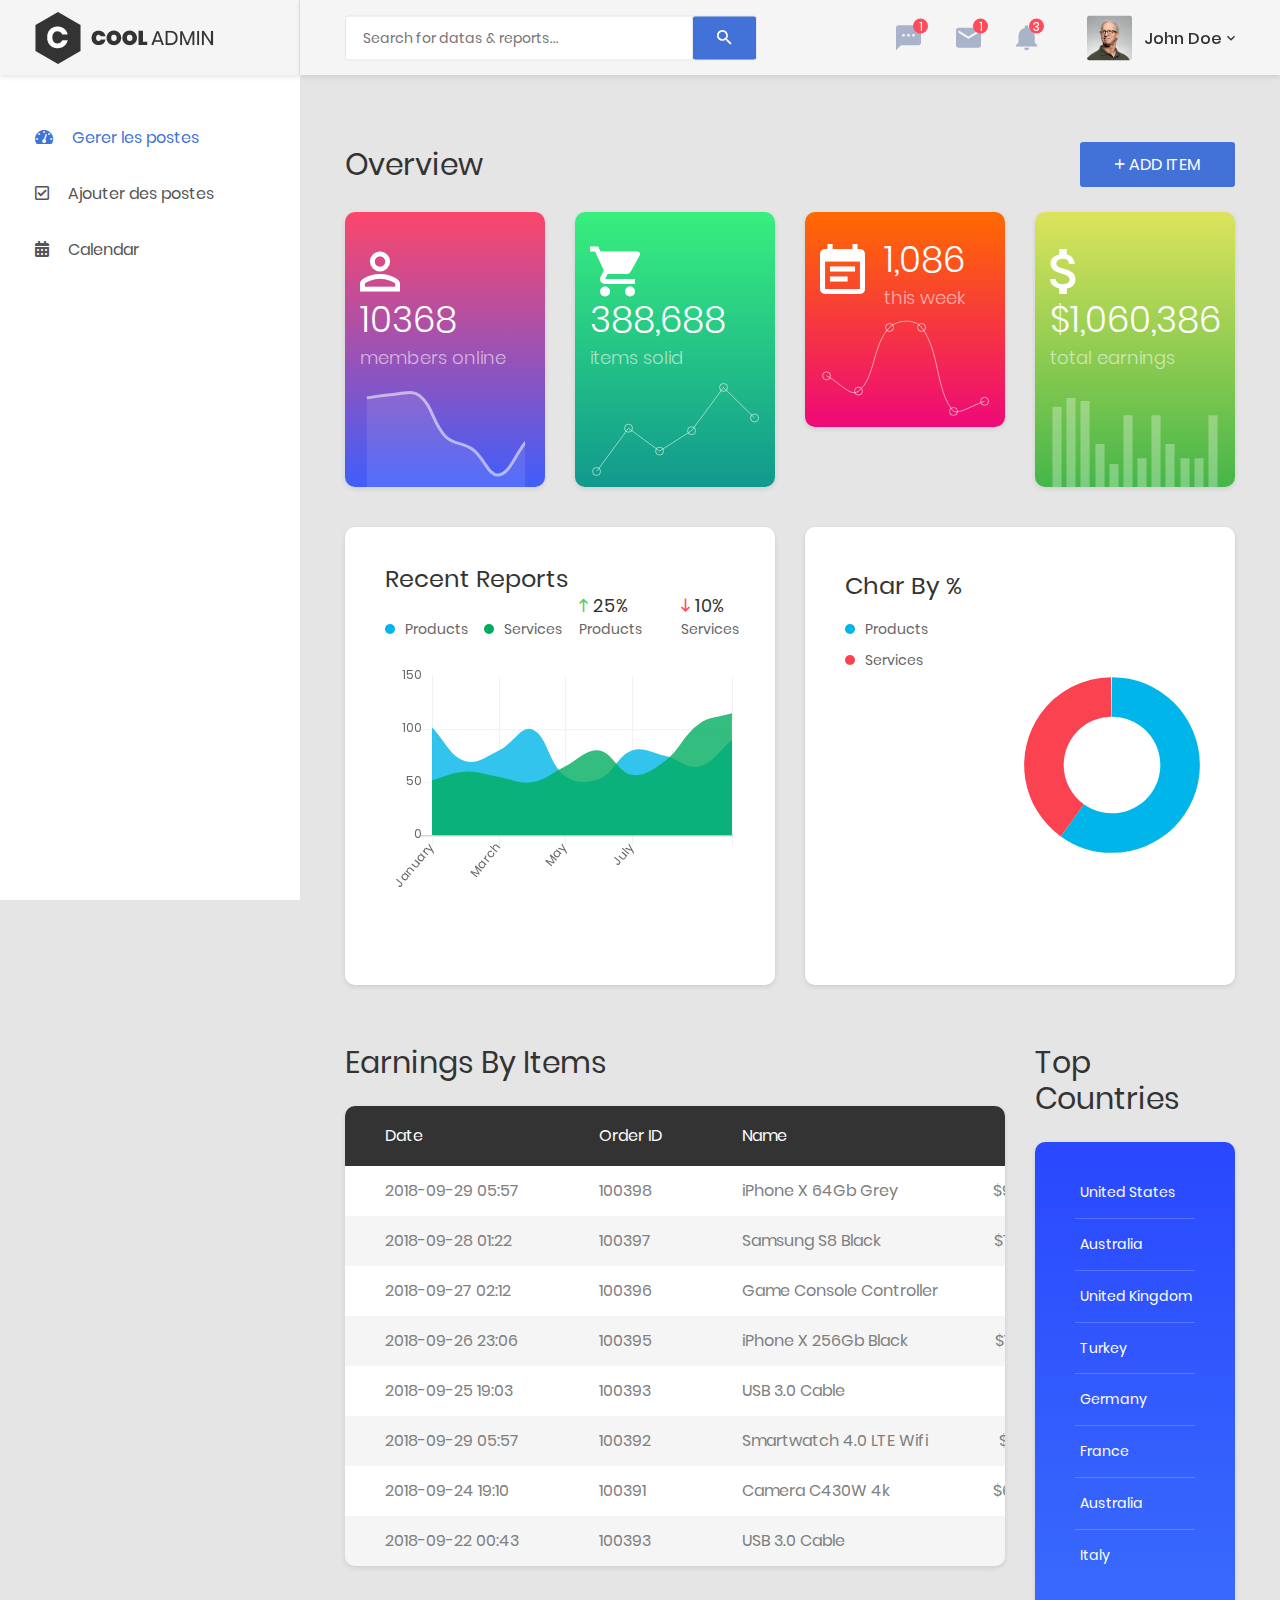
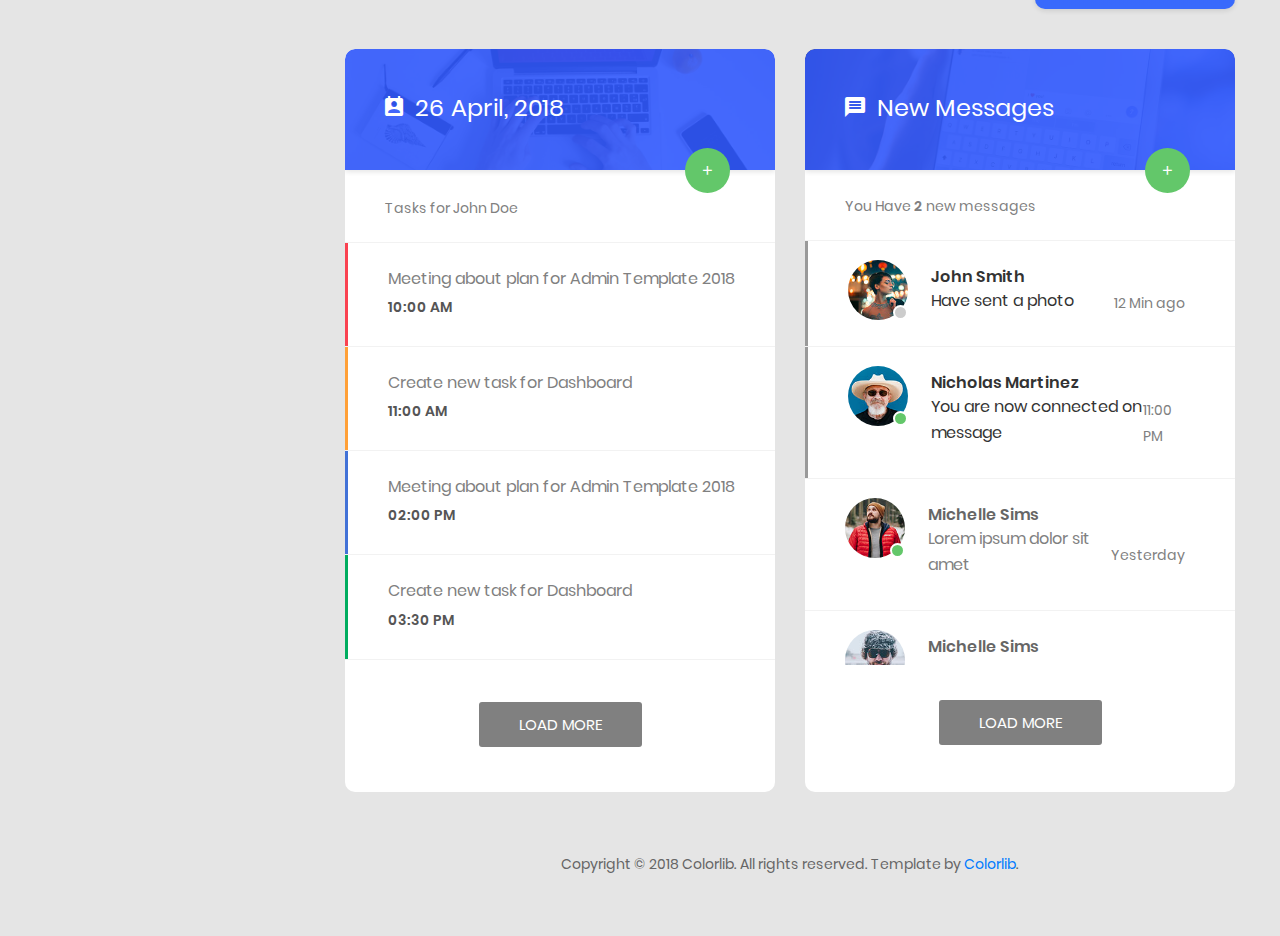
==== index.html @ e83e7f52 "msg" ====
<!DOCTYPE html>
<html lang="en">

<head>
    <!-- Required meta tags-->
    <meta charset="UTF-8">
    <meta name="viewport" content="width=device-width, initial-scale=1, shrink-to-fit=no">
    <meta name="description" content="au theme template">
    <meta name="author" content="Hau Nguyen">
    <meta name="keywords" content="au theme template">

    <!-- Title Page-->
    <title>Dashboard</title>

    <!-- Fontfaces CSS-->
    <link href="css/font-face.css" rel="stylesheet" media="all">
    <link href="vendor/font-awesome-4.7/css/font-awesome.min.css" rel="stylesheet" media="all">
    <link href="vendor/font-awesome-5/css/fontawesome-all.min.css" rel="stylesheet" media="all">
    <link href="vendor/mdi-font/css/material-design-iconic-font.min.css" rel="stylesheet" media="all">

    <!-- Bootstrap CSS-->
    <link href="vendor/bootstrap-4.1/bootstrap.min.css" rel="stylesheet" media="all">

    <!-- Vendor CSS-->
    <link href="vendor/animsition/animsition.min.css" rel="stylesheet" media="all">
    <link href="vendor/bootstrap-progressbar/bootstrap-progressbar-3.3.4.min.css" rel="stylesheet" media="all">
    <link href="vendor/wow/animate.css" rel="stylesheet" media="all">
    <link href="vendor/css-hamburgers/hamburgers.min.css" rel="stylesheet" media="all">
    <link href="vendor/slick/slick.css" rel="stylesheet" media="all">
    <link href="vendor/select2/select2.min.css" rel="stylesheet" media="all">
    <link href="vendor/perfect-scrollbar/perfect-scrollbar.css" rel="stylesheet" media="all">

    <!-- Main CSS-->
    <link href="css/theme.css" rel="stylesheet" media="all">

</head>

<body class="animsition">
    <div class="page-wrapper">
        <!-- HEADER MOBILE-->
        <header class="header-mobile d-block d-lg-none">
            <div class="header-mobile__bar">
                <div class="container-fluid">
                    <div class="header-mobile-inner">
                        <a class="logo" href="index.html">
                            <img src="images/icon/logo.png" alt="CoolAdmin" />
                        </a>
                        <button class="hamburger hamburger--slider" type="button">
                            <span class="hamburger-box">
                                <span class="hamburger-inner"></span>
                            </span>
                        </button>
                    </div>
                </div>
            </div>
         
        </header>
        <!-- END HEADER MOBILE-->

        <!-- MENU SIDEBAR-->
        <aside class="menu-sidebar d-none d-lg-block">
            <div class="logo">
                <a href="#">
                    <img src="images/icon/logo.png" alt="Cool Admin" />
                </a>
            </div>
            <div class="menu-sidebar__content js-scrollbar1">
                <nav class="navbar-sidebar">
                    <ul class="list-unstyled navbar__list">
                        <li class="active has-sub">
                            <a class="js-arrow" href="#">
                                <i class="fas fa-tachometer-alt"></i>Gerer les postes</a>
                            <ul class="list-unstyled navbar__sub-list js-sub-list">
                                <li>
                                    <a href="table.html">Valider les postes</a>
                                </li>
                                <li>
                                    <a href="table2.html">Afficher les postes</a>
                                </li>

                            </ul>
                        </li>


                        <li>
                            <a href="form.html">
                                <i class="far fa-check-square"></i>Ajouter des postes</a>
                        </li>
                        <li>
                            <a href="#">
                                <i class="fas fa-calendar-alt"></i>Calendar</a>
                        </li>

                    </ul>

                </nav>
            </div>
        </aside>
        <!-- END MENU SIDEBAR-->

        <!-- PAGE CONTAINER-->
        <div class="page-container">
            <!-- HEADER DESKTOP-->
            <header class="header-desktop">
                <div class="section__content section__content--p30">
                    <div class="container-fluid">
                        <div class="header-wrap">
                            <form class="form-header" action="" method="POST">
                                <input class="au-input au-input--xl" type="text" name="search"
                                    placeholder="Search for datas &amp; reports..." />
                                <button class="au-btn--submit" type="submit">
                                    <i class="zmdi zmdi-search"></i>
                                </button>
                            </form>
                            <div class="header-button">
                                <div class="noti-wrap">
                                    <div class="noti__item js-item-menu">
                                        <i class="zmdi zmdi-comment-more"></i>
                                        <span class="quantity">1</span>
                                        <div class="mess-dropdown js-dropdown">
                                            <div class="mess__title">
                                                <p>You have 2 news message</p>
                                            </div>
                                            <div class="mess__item">
                                                <div class="image img-cir img-40">
                                                    <img src="images/icon/avatar-06.jpg" alt="Michelle Moreno" />
                                                </div>
                                                <div class="content">
                                                    <h6>Michelle Moreno</h6>
                                                    <p>Have sent a photo</p>
                                                    <span class="time">3 min ago</span>
                                                </div>
                                            </div>
                                            <div class="mess__item">
                                                <div class="image img-cir img-40">
                                                    <img src="images/icon/avatar-04.jpg" alt="Diane Myers" />
                                                </div>
                                                <div class="content">
                                                    <h6>Diane Myers</h6>
                                                    <p>You are now connected on message</p>
                                                    <span class="time">Yesterday</span>
                                                </div>
                                            </div>
                                            <div class="mess__footer">
                                                <a href="#">View all messages</a>
                                            </div>
                                        </div>
                                    </div>
                                    <div class="noti__item js-item-menu">
                                        <i class="zmdi zmdi-email"></i>
                                        <span class="quantity">1</span>
                                        <div class="email-dropdown js-dropdown">
                                            <div class="email__title">
                                                <p>You have 3 New Emails</p>
                                            </div>
                                            <div class="email__item">
                                                <div class="image img-cir img-40">
                                                    <img src="images/icon/avatar-06.jpg" alt="Cynthia Harvey" />
                                                </div>
                                                <div class="content">
                                                    <p>Meeting about new dashboard...</p>
                                                    <span>Cynthia Harvey, 3 min ago</span>
                                                </div>
                                            </div>
                                            <div class="email__item">
                                                <div class="image img-cir img-40">
                                                    <img src="images/icon/avatar-05.jpg" alt="Cynthia Harvey" />
                                                </div>
                                                <div class="content">
                                                    <p>Meeting about new dashboard...</p>
                                                    <span>Cynthia Harvey, Yesterday</span>
                                                </div>
                                            </div>
                                            <div class="email__item">
                                                <div class="image img-cir img-40">
                                                    <img src="images/icon/avatar-04.jpg" alt="Cynthia Harvey" />
                                                </div>
                                                <div class="content">
                                                    <p>Meeting about new dashboard...</p>
                                                    <span>Cynthia Harvey, April 12,,2018</span>
                                                </div>
                                            </div>
                                            <div class="email__footer">
                                                <a href="#">See all emails</a>
                                            </div>
                                        </div>
                                    </div>
                                    <div class="noti__item js-item-menu">
                                        <i class="zmdi zmdi-notifications"></i>
                                        <span class="quantity">3</span>
                                        <div class="notifi-dropdown js-dropdown">
                                            <div class="notifi__title">
                                                <p>You have 3 Notifications</p>
                                            </div>
                                            <div class="notifi__item">
                                                <div class="bg-c1 img-cir img-40">
                                                    <i class="zmdi zmdi-email-open"></i>
                                                </div>
                                                <div class="content">
                                                    <p>You got a email notification</p>
                                                    <span class="date">April 12, 2018 06:50</span>
                                                </div>
                                            </div>
                                            <div class="notifi__item">
                                                <div class="bg-c2 img-cir img-40">
                                                    <i class="zmdi zmdi-account-box"></i>
                                                </div>
                                                <div class="content">
                                                    <p>Your account has been blocked</p>
                                                    <span class="date">April 12, 2018 06:50</span>
                                                </div>
                                            </div>
                                            <div class="notifi__item">
                                                <div class="bg-c3 img-cir img-40">
                                                    <i class="zmdi zmdi-file-text"></i>
                                                </div>
                                                <div class="content">
                                                    <p>You got a new file</p>
                                                    <span class="date">April 12, 2018 06:50</span>
                                                </div>
                                            </div>
                                            <div class="notifi__footer">
                                                <a href="#">All notifications</a>
                                            </div>
                                        </div>
                                    </div>
                                </div>
                                <div class="account-wrap">
                                    <div class="account-item clearfix js-item-menu">
                                        <div class="image">
                                            <img src="images/icon/avatar-01.jpg" alt="John Doe" />
                                        </div>
                                        <div class="content">
                                            <a class="js-acc-btn" href="#">john doe</a>
                                        </div>
                                        <div class="account-dropdown js-dropdown">
                                            <div class="info clearfix">
                                                <div class="image">
                                                    <a href="#">
                                                        <img src="images/icon/avatar-01.jpg" alt="John Doe" />
                                                    </a>
                                                </div>
                                                <div class="content">
                                                    <h5 class="name">
                                                        <a href="#">john doe</a>
                                                    </h5>
                                                    <span class="email">johndoe@example.com</span>
                                                </div>
                                            </div>
                                            <div class="account-dropdown__body">
                                                <div class="account-dropdown__item">
                                                    <a href="#">
                                                        <i class="zmdi zmdi-account"></i>Account</a>
                                                </div>
                                                <div class="account-dropdown__item">
                                                    <a href="#">
                                                        <i class="zmdi zmdi-settings"></i>Setting</a>
                                                </div>
                                                <div class="account-dropdown__item">
                                                    <a href="#">
                                                        <i class="zmdi zmdi-money-box"></i>Billing</a>
                                                </div>
                                            </div>
                                            <div class="account-dropdown__footer">
                                                <a href="#">
                                                    <i class="zmdi zmdi-power"></i>Logout</a>
                                            </div>
                                        </div>
                                    </div>
                                </div>
                            </div>
                        </div>
                    </div>
                </div>
            </header> -->
            <!-- HEADER DESKTOP-->

            <!-- MAIN CONTENT-->
            <div class="main-content">
                <div class="section__content section__content--p30">
                    <div class="container-fluid">
                        <div class="row">
                            <div class="col-md-12">
                                <div class="overview-wrap">
                                    <h2 class="title-1">overview</h2>
                                    <button class="au-btn au-btn-icon au-btn--blue">
                                        <i class="zmdi zmdi-plus"></i>add item</button>
                                </div>
                            </div>
                        </div>
                        <div class="row m-t-25">
                            <div class="col-sm-6 col-lg-3">
                                <div class="overview-item overview-item--c1">
                                    <div class="overview__inner">
                                        <div class="overview-box clearfix">
                                            <div class="icon">
                                                <i class="zmdi zmdi-account-o"></i>
                                            </div>
                                            <div class="text">
                                                <h2>10368</h2>
                                                <span>members online</span>
                                            </div>
                                        </div>
                                        <div class="overview-chart">
                                            <canvas id="widgetChart1"></canvas>
                                        </div>
                                    </div>
                                </div>
                            </div>
                            <div class="col-sm-6 col-lg-3">
                                <div class="overview-item overview-item--c2">
                                    <div class="overview__inner">
                                        <div class="overview-box clearfix">
                                            <div class="icon">
                                                <i class="zmdi zmdi-shopping-cart"></i>
                                            </div>
                                            <div class="text">
                                                <h2>388,688</h2>
                                                <span>items solid</span>
                                            </div>
                                        </div>
                                        <div class="overview-chart">
                                            <canvas id="widgetChart2"></canvas>
                                        </div>
                                    </div>
                                </div>
                            </div>
                            <div class="col-sm-6 col-lg-3">
                                <div class="overview-item overview-item--c3">
                                    <div class="overview__inner">
                                        <div class="overview-box clearfix">
                                            <div class="icon">
                                                <i class="zmdi zmdi-calendar-note"></i>
                                            </div>
                                            <div class="text">
                                                <h2>1,086</h2>
                                                <span>this week</span>
                                            </div>
                                        </div>
                                        <div class="overview-chart">
                                            <canvas id="widgetChart3"></canvas>
                                        </div>
                                    </div>
                                </div>
                            </div>
                            <div class="col-sm-6 col-lg-3">
                                <div class="overview-item overview-item--c4">
                                    <div class="overview__inner">
                                        <div class="overview-box clearfix">
                                            <div class="icon">
                                                <i class="zmdi zmdi-money"></i>
                                            </div>
                                            <div class="text">
                                                <h2>$1,060,386</h2>
                                                <span>total earnings</span>
                                            </div>
                                        </div>
                                        <div class="overview-chart">
                                            <canvas id="widgetChart4"></canvas>
                                        </div>
                                    </div>
                                </div>
                            </div>
                        </div>
                        <div class="row">
                            <div class="col-lg-6">
                                <div class="au-card recent-report">
                                    <div class="au-card-inner">
                                        <h3 class="title-2">recent reports</h3>
                                        <div class="chart-info">
                                            <div class="chart-info__left">
                                                <div class="chart-note">
                                                    <span class="dot dot--blue"></span>
                                                    <span>products</span>
                                                </div>
                                                <div class="chart-note mr-0">
                                                    <span class="dot dot--green"></span>
                                                    <span>services</span>
                                                </div>
                                            </div>
                                            <div class="chart-info__right">
                                                <div class="chart-statis">
                                                    <span class="index incre">
                                                        <i class="zmdi zmdi-long-arrow-up"></i>25%</span>
                                                    <span class="label">products</span>
                                                </div>
                                                <div class="chart-statis mr-0">
                                                    <span class="index decre">
                                                        <i class="zmdi zmdi-long-arrow-down"></i>10%</span>
                                                    <span class="label">services</span>
                                                </div>
                                            </div>
                                        </div>
                                        <div class="recent-report__chart">
                                            <canvas id="recent-rep-chart"></canvas>
                                        </div>
                                    </div>
                                </div>
                            </div>
                            <div class="col-lg-6">
                                <div class="au-card chart-percent-card">
                                    <div class="au-card-inner">
                                        <h3 class="title-2 tm-b-5">char by %</h3>
                                        <div class="row no-gutters">
                                            <div class="col-xl-6">
                                                <div class="chart-note-wrap">
                                                    <div class="chart-note mr-0 d-block">
                                                        <span class="dot dot--blue"></span>
                                                        <span>products</span>
                                                    </div>
                                                    <div class="chart-note mr-0 d-block">
                                                        <span class="dot dot--red"></span>
                                                        <span>services</span>
                                                    </div>
                                                </div>
                                            </div>
                                            <div class="col-xl-6">
                                                <div class="percent-chart">
                                                    <canvas id="percent-chart"></canvas>
                                                </div>
                                            </div>
                                        </div>
                                    </div>
                                </div>
                            </div>
                        </div>
                        <div class="row">
                            <div class="col-lg-9">
                                <h2 class="title-1 m-b-25">Earnings By Items</h2>
                                <div class="table-responsive table--no-card m-b-40">
                                    <table class="table table-borderless table-striped table-earning">
                                        <thead>
                                            <tr>
                                                <th>date</th>
                                                <th>order ID</th>
                                                <th>name</th>
                                                <th class="text-right">price</th>
                                                <th class="text-right">quantity</th>
                                                <th class="text-right">total</th>
                                            </tr>
                                        </thead>
                                        <tbody>
                                            <tr>
                                                <td>2018-09-29 05:57</td>
                                                <td>100398</td>
                                                <td>iPhone X 64Gb Grey</td>
                                                <td class="text-right">$999.00</td>
                                                <td class="text-right">1</td>
                                                <td class="text-right">$999.00</td>
                                            </tr>
                                            <tr>
                                                <td>2018-09-28 01:22</td>
                                                <td>100397</td>
                                                <td>Samsung S8 Black</td>
                                                <td class="text-right">$756.00</td>
                                                <td class="text-right">1</td>
                                                <td class="text-right">$756.00</td>
                                            </tr>
                                            <tr>
                                                <td>2018-09-27 02:12</td>
                                                <td>100396</td>
                                                <td>Game Console Controller</td>
                                                <td class="text-right">$22.00</td>
                                                <td class="text-right">2</td>
                                                <td class="text-right">$44.00</td>
                                            </tr>
                                            <tr>
                                                <td>2018-09-26 23:06</td>
                                                <td>100395</td>
                                                <td>iPhone X 256Gb Black</td>
                                                <td class="text-right">$1199.00</td>
                                                <td class="text-right">1</td>
                                                <td class="text-right">$1199.00</td>
                                            </tr>
                                            <tr>
                                                <td>2018-09-25 19:03</td>
                                                <td>100393</td>
                                                <td>USB 3.0 Cable</td>
                                                <td class="text-right">$10.00</td>
                                                <td class="text-right">3</td>
                                                <td class="text-right">$30.00</td>
                                            </tr>
                                            <tr>
                                                <td>2018-09-29 05:57</td>
                                                <td>100392</td>
                                                <td>Smartwatch 4.0 LTE Wifi</td>
                                                <td class="text-right">$199.00</td>
                                                <td class="text-right">6</td>
                                                <td class="text-right">$1494.00</td>
                                            </tr>
                                            <tr>
                                                <td>2018-09-24 19:10</td>
                                                <td>100391</td>
                                                <td>Camera C430W 4k</td>
                                                <td class="text-right">$699.00</td>
                                                <td class="text-right">1</td>
                                                <td class="text-right">$699.00</td>
                                            </tr>
                                            <tr>
                                                <td>2018-09-22 00:43</td>
                                                <td>100393</td>
                                                <td>USB 3.0 Cable</td>
                                                <td class="text-right">$10.00</td>
                                                <td class="text-right">3</td>
                                                <td class="text-right">$30.00</td>
                                            </tr>
                                        </tbody>
                                    </table>
                                </div>
                            </div>
                            <div class="col-lg-3">
                                <h2 class="title-1 m-b-25">Top countries</h2>
                                <div class="au-card au-card--bg-blue au-card-top-countries m-b-40">
                                    <div class="au-card-inner">
                                        <div class="table-responsive">
                                            <table class="table table-top-countries">
                                                <tbody>
                                                    <tr>
                                                        <td>United States</td>
                                                        <td class="text-right">$119,366.96</td>
                                                    </tr>
                                                    <tr>
                                                        <td>Australia</td>
                                                        <td class="text-right">$70,261.65</td>
                                                    </tr>
                                                    <tr>
                                                        <td>United Kingdom</td>
                                                        <td class="text-right">$46,399.22</td>
                                                    </tr>
                                                    <tr>
                                                        <td>Turkey</td>
                                                        <td class="text-right">$35,364.90</td>
                                                    </tr>
                                                    <tr>
                                                        <td>Germany</td>
                                                        <td class="text-right">$20,366.96</td>
                                                    </tr>
                                                    <tr>
                                                        <td>France</td>
                                                        <td class="text-right">$10,366.96</td>
                                                    </tr>
                                                    <tr>
                                                        <td>Australia</td>
                                                        <td class="text-right">$5,366.96</td>
                                                    </tr>
                                                    <tr>
                                                        <td>Italy</td>
                                                        <td class="text-right">$1639.32</td>
                                                    </tr>
                                                </tbody>
                                            </table>
                                        </div>
                                    </div>
                                </div>
                            </div>
                        </div>
                        <div class="row">
                            <div class="col-lg-6">
                                <div class="au-card au-card--no-shadow au-card--no-pad m-b-40">
                                    <div class="au-card-title" style="background-image:url('images/bg-title-01.jpg');">
                                        <div class="bg-overlay bg-overlay--blue"></div>
                                        <h3>
                                            <i class="zmdi zmdi-account-calendar"></i>26 April, 2018</h3>
                                        <button class="au-btn-plus">
                                            <i class="zmdi zmdi-plus"></i>
                                        </button>
                                    </div>
                                    <div class="au-task js-list-load">
                                        <div class="au-task__title">
                                            <p>Tasks for John Doe</p>
                                        </div>
                                        <div class="au-task-list js-scrollbar3">
                                            <div class="au-task__item au-task__item--danger">
                                                <div class="au-task__item-inner">
                                                    <h5 class="task">
                                                        <a href="#">Meeting about plan for Admin Template 2018</a>
                                                    </h5>
                                                    <span class="time">10:00 AM</span>
                                                </div>
                                            </div>
                                            <div class="au-task__item au-task__item--warning">
                                                <div class="au-task__item-inner">
                                                    <h5 class="task">
                                                        <a href="#">Create new task for Dashboard</a>
                                                    </h5>
                                                    <span class="time">11:00 AM</span>
                                                </div>
                                            </div>
                                            <div class="au-task__item au-task__item--primary">
                                                <div class="au-task__item-inner">
                                                    <h5 class="task">
                                                        <a href="#">Meeting about plan for Admin Template 2018</a>
                                                    </h5>
                                                    <span class="time">02:00 PM</span>
                                                </div>
                                            </div>
                                            <div class="au-task__item au-task__item--success">
                                                <div class="au-task__item-inner">
                                                    <h5 class="task">
                                                        <a href="#">Create new task for Dashboard</a>
                                                    </h5>
                                                    <span class="time">03:30 PM</span>
                                                </div>
                                            </div>
                                            <div class="au-task__item au-task__item--danger js-load-item">
                                                <div class="au-task__item-inner">
                                                    <h5 class="task">
                                                        <a href="#">Meeting about plan for Admin Template 2018</a>
                                                    </h5>
                                                    <span class="time">10:00 AM</span>
                                                </div>
                                            </div>
                                            <div class="au-task__item au-task__item--warning js-load-item">
                                                <div class="au-task__item-inner">
                                                    <h5 class="task">
                                                        <a href="#">Create new task for Dashboard</a>
                                                    </h5>
                                                    <span class="time">11:00 AM</span>
                                                </div>
                                            </div>
                                        </div>
                                        <div class="au-task__footer">
                                            <button class="au-btn au-btn-load js-load-btn">load more</button>
                                        </div>
                                    </div>
                                </div>
                            </div>
                            <div class="col-lg-6">
                                <div class="au-card au-card--no-shadow au-card--no-pad m-b-40">
                                    <div class="au-card-title" style="background-image:url('images/bg-title-02.jpg');">
                                        <div class="bg-overlay bg-overlay--blue"></div>
                                        <h3>
                                            <i class="zmdi zmdi-comment-text"></i>New Messages</h3>
                                        <button class="au-btn-plus">
                                            <i class="zmdi zmdi-plus"></i>
                                        </button>
                                    </div>
                                    <div class="au-inbox-wrap js-inbox-wrap">
                                        <div class="au-message js-list-load">
                                            <div class="au-message__noti">
                                                <p>You Have
                                                    <span>2</span>

                                                    new messages
                                                </p>
                                            </div>
                                            <div class="au-message-list">
                                                <div class="au-message__item unread">
                                                    <div class="au-message__item-inner">
                                                        <div class="au-message__item-text">
                                                            <div class="avatar-wrap">
                                                                <div class="avatar">
                                                                    <img src="images/icon/avatar-02.jpg"
                                                                        alt="John Smith">
                                                                </div>
                                                            </div>
                                                            <div class="text">
                                                                <h5 class="name">John Smith</h5>
                                                                <p>Have sent a photo</p>
                                                            </div>
                                                        </div>
                                                        <div class="au-message__item-time">
                                                            <span>12 Min ago</span>
                                                        </div>
                                                    </div>
                                                </div>
                                                <div class="au-message__item unread">
                                                    <div class="au-message__item-inner">
                                                        <div class="au-message__item-text">
                                                            <div class="avatar-wrap online">
                                                                <div class="avatar">
                                                                    <img src="images/icon/avatar-03.jpg"
                                                                        alt="Nicholas Martinez">
                                                                </div>
                                                            </div>
                                                            <div class="text">
                                                                <h5 class="name">Nicholas Martinez</h5>
                                                                <p>You are now connected on message</p>
                                                            </div>
                                                        </div>
                                                        <div class="au-message__item-time">
                                                            <span>11:00 PM</span>
                                                        </div>
                                                    </div>
                                                </div>
                                                <div class="au-message__item">
                                                    <div class="au-message__item-inner">
                                                        <div class="au-message__item-text">
                                                            <div class="avatar-wrap online">
                                                                <div class="avatar">
                                                                    <img src="images/icon/avatar-04.jpg"
                                                                        alt="Michelle Sims">
                                                                </div>
                                                            </div>
                                                            <div class="text">
                                                                <h5 class="name">Michelle Sims</h5>
                                                                <p>Lorem ipsum dolor sit amet</p>
                                                            </div>
                                                        </div>
                                                        <div class="au-message__item-time">
                                                            <span>Yesterday</span>
                                                        </div>
                                                    </div>
                                                </div>
                                                <div class="au-message__item">
                                                    <div class="au-message__item-inner">
                                                        <div class="au-message__item-text">
                                                            <div class="avatar-wrap">
                                                                <div class="avatar">
                                                                    <img src="images/icon/avatar-05.jpg"
                                                                        alt="Michelle Sims">
                                                                </div>
                                                            </div>
                                                            <div class="text">
                                                                <h5 class="name">Michelle Sims</h5>
                                                                <p>Purus feugiat finibus</p>
                                                            </div>
                                                        </div>
                                                        <div class="au-message__item-time">
                                                            <span>Sunday</span>
                                                        </div>
                                                    </div>
                                                </div>
                                                <div class="au-message__item js-load-item">
                                                    <div class="au-message__item-inner">
                                                        <div class="au-message__item-text">
                                                            <div class="avatar-wrap online">
                                                                <div class="avatar">
                                                                    <img src="images/icon/avatar-04.jpg"
                                                                        alt="Michelle Sims">
                                                                </div>
                                                            </div>
                                                            <div class="text">
                                                                <h5 class="name">Michelle Sims</h5>
                                                                <p>Lorem ipsum dolor sit amet</p>
                                                            </div>
                                                        </div>
                                                        <div class="au-message__item-time">
                                                            <span>Yesterday</span>
                                                        </div>
                                                    </div>
                                                </div>
                                                <div class="au-message__item js-load-item">
                                                    <div class="au-message__item-inner">
                                                        <div class="au-message__item-text">
                                                            <div class="avatar-wrap">
                                                                <div class="avatar">
                                                                    <img src="images/icon/avatar-05.jpg"
                                                                        alt="Michelle Sims">
                                                                </div>
                                                            </div>
                                                            <div class="text">
                                                                <h5 class="name">Michelle Sims</h5>
                                                                <p>Purus feugiat finibus</p>
                                                            </div>
                                                        </div>
                                                        <div class="au-message__item-time">
                                                            <span>Sunday</span>
                                                        </div>
                                                    </div>
                                                </div>
                                            </div>
                                            <div class="au-message__footer">
                                                <button class="au-btn au-btn-load js-load-btn">load more</button>
                                            </div>
                                        </div>
                                        <div class="au-chat">
                                            <div class="au-chat__title">
                                                <div class="au-chat-info">
                                                    <div class="avatar-wrap online">
                                                        <div class="avatar avatar--small">
                                                            <img src="images/icon/avatar-02.jpg" alt="John Smith">
                                                        </div>
                                                    </div>
                                                    <span class="nick">
                                                        <a href="#">John Smith</a>
                                                    </span>
                                                </div>
                                            </div>
                                            <div class="au-chat__content">
                                                <div class="recei-mess-wrap">
                                                    <span class="mess-time">12 Min ago</span>
                                                    <div class="recei-mess__inner">
                                                        <div class="avatar avatar--tiny">
                                                            <img src="images/icon/avatar-02.jpg" alt="John Smith">
                                                        </div>
                                                        <div class="recei-mess-list">
                                                            <div class="recei-mess">Lorem ipsum dolor sit amet,
                                                                consectetur adipiscing elit non iaculis</div>
                                                            <div class="recei-mess">Donec tempor, sapien ac viverra
                                                            </div>
                                                        </div>
                                                    </div>
                                                </div>
                                                <div class="send-mess-wrap">
                                                    <span class="mess-time">30 Sec ago</span>
                                                    <div class="send-mess__inner">
                                                        <div class="send-mess-list">
                                                            <div class="send-mess">Lorem ipsum dolor sit amet,
                                                                consectetur adipiscing elit non iaculis</div>
                                                        </div>
                                                    </div>
                                                </div>
                                            </div>
                                            <div class="au-chat-textfield">
                                                <form class="au-form-icon">
                                                    <input class="au-input au-input--full au-input--h65" type="text"
                                                        placeholder="Type a message">
                                                    <button class="au-input-icon">
                                                        <i class="zmdi zmdi-camera"></i>
                                                    </button>
                                                </form>
                                            </div>
                                        </div>
                                    </div>
                                </div>
                            </div>
                        </div>
                        <div class="row">
                            <div class="col-md-12">
                                <div class="copyright">
                                    <p>Copyright © 2018 Colorlib. All rights reserved. Template by <a
                                            href="https://colorlib.com">Colorlib</a>.</p>
                                </div>
                            </div>
                        </div>
                    </div>
                </div>
            </div>
            <!-- END MAIN CONTENT-->
            <!-- END PAGE CONTAINER-->
        </div>

    </div>

    <!-- Jquery JS-->
    <script src="vendor/jquery-3.2.1.min.js"></script>
    <!-- Bootstrap JS-->
    <script src="vendor/bootstrap-4.1/popper.min.js"></script>
    <script src="vendor/bootstrap-4.1/bootstrap.min.js"></script>
    <!-- Vendor JS       -->
    <script src="vendor/slick/slick.min.js">
    </script>
    <script src="vendor/wow/wow.min.js"></script>
    <script src="vendor/animsition/animsition.min.js"></script>
    <script src="vendor/bootstrap-progressbar/bootstrap-progressbar.min.js">
    </script>
    <script src="vendor/counter-up/jquery.waypoints.min.js"></script>
    <script src="vendor/counter-up/jquery.counterup.min.js">
    </script>
    <script src="vendor/circle-progress/circle-progress.min.js"></script>
    <script src="vendor/perfect-scrollbar/perfect-scrollbar.js"></script>
    <script src="vendor/chartjs/Chart.bundle.min.js"></script>
    <script src="vendor/select2/select2.min.js">
    </script>

    <!-- Main JS-->
    <script src="js/main.js"></script>

</body>

</html>
<!-- end document-->
---- css/font-face.css ----
/* poppins-100 - latin */
@font-face {
  font-family: 'Poppins';
  font-style: normal;
  font-weight: 100;
  src: url('../fonts/poppins/poppins-v5-latin-100.eot'); /* IE9 Compat Modes */
  src: local('Poppins Thin'), local('Poppins-Thin'),
       url('../fonts/poppins/poppins-v5-latin-100.eot?#iefix') format('embedded-opentype'), /* IE6-IE8 */
       url('../fonts/poppins/poppins-v5-latin-100.woff2') format('woff2'), /* Super Modern Browsers */
       url('../fonts/poppins/poppins-v5-latin-100.woff') format('woff'), /* Modern Browsers */
       url('../fonts/poppins/poppins-v5-latin-100.ttf') format('truetype'), /* Safari, Android, iOS */
       url('../fonts/poppins/poppins-v5-latin-100.svg#Poppins') format('svg'); /* Legacy iOS */
}
/* poppins-200 - latin */
@font-face {
  font-family: 'Poppins';
  font-style: normal;
  font-weight: 200;
  src: url('../fonts/poppins/poppins-v5-latin-200.eot'); /* IE9 Compat Modes */
  src: local('Poppins ExtraLight'), local('Poppins-ExtraLight'),
       url('../fonts/poppins/poppins-v5-latin-200.eot?#iefix') format('embedded-opentype'), /* IE6-IE8 */
       url('../fonts/poppins/poppins-v5-latin-200.woff2') format('woff2'), /* Super Modern Browsers */
       url('../fonts/poppins/poppins-v5-latin-200.woff') format('woff'), /* Modern Browsers */
       url('../fonts/poppins/poppins-v5-latin-200.ttf') format('truetype'), /* Safari, Android, iOS */
       url('../fonts/poppins/poppins-v5-latin-200.svg#Poppins') format('svg'); /* Legacy iOS */
}
/* poppins-200italic - latin */
@font-face {
  font-family: 'Poppins';
  font-style: italic;
  font-weight: 200;
  src: url('../fonts/poppins/poppins-v5-latin-200italic.eot'); /* IE9 Compat Modes */
  src: local('Poppins ExtraLight Italic'), local('Poppins-ExtraLightItalic'),
       url('../fonts/poppins/poppins-v5-latin-200italic.eot?#iefix') format('embedded-opentype'), /* IE6-IE8 */
       url('../fonts/poppins/poppins-v5-latin-200italic.woff2') format('woff2'), /* Super Modern Browsers */
       url('../fonts/poppins/poppins-v5-latin-200italic.woff') format('woff'), /* Modern Browsers */
       url('../fonts/poppins/poppins-v5-latin-200italic.ttf') format('truetype'), /* Safari, Android, iOS */
       url('../fonts/poppins/poppins-v5-latin-200italic.svg#Poppins') format('svg'); /* Legacy iOS */
}
/* poppins-100italic - latin */
@font-face {
  font-family: 'Poppins';
  font-style: italic;
  font-weight: 100;
  src: url('../fonts/poppins/poppins-v5-latin-100italic.eot'); /* IE9 Compat Modes */
  src: local('Poppins Thin Italic'), local('Poppins-ThinItalic'),
       url('../fonts/poppins/poppins-v5-latin-100italic.eot?#iefix') format('embedded-opentype'), /* IE6-IE8 */
       url('../fonts/poppins/poppins-v5-latin-100italic.woff2') format('woff2'), /* Super Modern Browsers */
       url('../fonts/poppins/poppins-v5-latin-100italic.woff') format('woff'), /* Modern Browsers */
       url('../fonts/poppins/poppins-v5-latin-100italic.ttf') format('truetype'), /* Safari, Android, iOS */
       url('../fonts/poppins/poppins-v5-latin-100italic.svg#Poppins') format('svg'); /* Legacy iOS */
}
/* poppins-300 - latin */
@font-face {
  font-family: 'Poppins';
  font-style: normal;
  font-weight: 300;
  src: url('../fonts/poppins/poppins-v5-latin-300.eot'); /* IE9 Compat Modes */
  src: local('Poppins Light'), local('Poppins-Light'),
       url('../fonts/poppins/poppins-v5-latin-300.eot?#iefix') format('embedded-opentype'), /* IE6-IE8 */
       url('../fonts/poppins/poppins-v5-latin-300.woff2') format('woff2'), /* Super Modern Browsers */
       url('../fonts/poppins/poppins-v5-latin-300.woff') format('woff'), /* Modern Browsers */
       url('../fonts/poppins/poppins-v5-latin-300.ttf') format('truetype'), /* Safari, Android, iOS */
       url('../fonts/poppins/poppins-v5-latin-300.svg#Poppins') format('svg'); /* Legacy iOS */
}
/* poppins-300italic - latin */
@font-face {
  font-family: 'Poppins';
  font-style: italic;
  font-weight: 300;
  src: url('../fonts/poppins/poppins-v5-latin-300italic.eot'); /* IE9 Compat Modes */
  src: local('Poppins Light Italic'), local('Poppins-LightItalic'),
       url('../fonts/poppins/poppins-v5-latin-300italic.eot?#iefix') format('embedded-opentype'), /* IE6-IE8 */
       url('../fonts/poppins/poppins-v5-latin-300italic.woff2') format('woff2'), /* Super Modern Browsers */
       url('../fonts/poppins/poppins-v5-latin-300italic.woff') format('woff'), /* Modern Browsers */
       url('../fonts/poppins/poppins-v5-latin-300italic.ttf') format('truetype'), /* Safari, Android, iOS */
       url('../fonts/poppins/poppins-v5-latin-300italic.svg#Poppins') format('svg'); /* Legacy iOS */
}
/* poppins-regular - latin */
@font-face {
  font-family: 'Poppins';
  font-style: normal;
  font-weight: 400;
  src: url('../fonts/poppins/poppins-v5-latin-regular.eot'); /* IE9 Compat Modes */
  src: local('Poppins Regular'), local('Poppins-Regular'),
       url('../fonts/poppins/poppins-v5-latin-regular.eot?#iefix') format('embedded-opentype'), /* IE6-IE8 */
       url('../fonts/poppins/poppins-v5-latin-regular.woff2') format('woff2'), /* Super Modern Browsers */
       url('../fonts/poppins/poppins-v5-latin-regular.woff') format('woff'), /* Modern Browsers */
       url('../fonts/poppins/poppins-v5-latin-regular.ttf') format('truetype'), /* Safari, Android, iOS */
       url('../fonts/poppins/poppins-v5-latin-regular.svg#Poppins') format('svg'); /* Legacy iOS */
}
/* poppins-italic - latin */
@font-face {
  font-family: 'Poppins';
  font-style: italic;
  font-weight: 400;
  src: url('../fonts/poppins/poppins-v5-latin-italic.eot'); /* IE9 Compat Modes */
  src: local('Poppins Italic'), local('Poppins-Italic'),
       url('../fonts/poppins/poppins-v5-latin-italic.eot?#iefix') format('embedded-opentype'), /* IE6-IE8 */
       url('../fonts/poppins/poppins-v5-latin-italic.woff2') format('woff2'), /* Super Modern Browsers */
       url('../fonts/poppins/poppins-v5-latin-italic.woff') format('woff'), /* Modern Browsers */
       url('../fonts/poppins/poppins-v5-latin-italic.ttf') format('truetype'), /* Safari, Android, iOS */
       url('../fonts/poppins/poppins-v5-latin-italic.svg#Poppins') format('svg'); /* Legacy iOS */
}
/* poppins-500 - latin */
@font-face {
  font-family: 'Poppins';
  font-style: normal;
  font-weight: 500;
  src: url('../fonts/poppins/poppins-v5-latin-500.eot'); /* IE9 Compat Modes */
  src: local('Poppins Medium'), local('Poppins-Medium'),
       url('../fonts/poppins/poppins-v5-latin-500.eot?#iefix') format('embedded-opentype'), /* IE6-IE8 */
       url('../fonts/poppins/poppins-v5-latin-500.woff2') format('woff2'), /* Super Modern Browsers */
       url('../fonts/poppins/poppins-v5-latin-500.woff') format('woff'), /* Modern Browsers */
       url('../fonts/poppins/poppins-v5-latin-500.ttf') format('truetype'), /* Safari, Android, iOS */
       url('../fonts/poppins/poppins-v5-latin-500.svg#Poppins') format('svg'); /* Legacy iOS */
}
/* poppins-500italic - latin */
@font-face {
  font-family: 'Poppins';
  font-style: italic;
  font-weight: 500;
  src: url('../fonts/poppins/poppins-v5-latin-500italic.eot'); /* IE9 Compat Modes */
  src: local('Poppins Medium Italic'), local('Poppins-MediumItalic'),
       url('../fonts/poppins/poppins-v5-latin-500italic.eot?#iefix') format('embedded-opentype'), /* IE6-IE8 */
       url('../fonts/poppins/poppins-v5-latin-500italic.woff2') format('woff2'), /* Super Modern Browsers */
       url('../fonts/poppins/poppins-v5-latin-500italic.woff') format('woff'), /* Modern Browsers */
       url('../fonts/poppins/poppins-v5-latin-500italic.ttf') format('truetype'), /* Safari, Android, iOS */
       url('../fonts/poppins/poppins-v5-latin-500italic.svg#Poppins') format('svg'); /* Legacy iOS */
}
/* poppins-600 - latin */
@font-face {
  font-family: 'Poppins';
  font-style: normal;
  font-weight: 600;
  src: url('../fonts/poppins/poppins-v5-latin-600.eot'); /* IE9 Compat Modes */
  src: local('Poppins SemiBold'), local('Poppins-SemiBold'),
       url('../fonts/poppins/poppins-v5-latin-600.eot?#iefix') format('embedded-opentype'), /* IE6-IE8 */
       url('../fonts/poppins/poppins-v5-latin-600.woff2') format('woff2'), /* Super Modern Browsers */
       url('../fonts/poppins/poppins-v5-latin-600.woff') format('woff'), /* Modern Browsers */
       url('../fonts/poppins/poppins-v5-latin-600.ttf') format('truetype'), /* Safari, Android, iOS */
       url('../fonts/poppins/poppins-v5-latin-600.svg#Poppins') format('svg'); /* Legacy iOS */
}
/* poppins-600italic - latin */
@font-face {
  font-family: 'Poppins';
  font-style: italic;
  font-weight: 600;
  src: url('../fonts/poppins/poppins-v5-latin-600italic.eot'); /* IE9 Compat Modes */
  src: local('Poppins SemiBold Italic'), local('Poppins-SemiBoldItalic'),
       url('../fonts/poppins/poppins-v5-latin-600italic.eot?#iefix') format('embedded-opentype'), /* IE6-IE8 */
       url('../fonts/poppins/poppins-v5-latin-600italic.woff2') format('woff2'), /* Super Modern Browsers */
       url('../fonts/poppins/poppins-v5-latin-600italic.woff') format('woff'), /* Modern Browsers */
       url('../fonts/poppins/poppins-v5-latin-600italic.ttf') format('truetype'), /* Safari, Android, iOS */
       url('../fonts/poppins/poppins-v5-latin-600italic.svg#Poppins') format('svg'); /* Legacy iOS */
}
/* poppins-700 - latin */
@font-face {
  font-family: 'Poppins';
  font-style: normal;
  font-weight: 700;
  src: url('../fonts/poppins/poppins-v5-latin-700.eot'); /* IE9 Compat Modes */
  src: local('Poppins Bold'), local('Poppins-Bold'),
       url('../fonts/poppins/poppins-v5-latin-700.eot?#iefix') format('embedded-opentype'), /* IE6-IE8 */
       url('../fonts/poppins/poppins-v5-latin-700.woff2') format('woff2'), /* Super Modern Browsers */
       url('../fonts/poppins/poppins-v5-latin-700.woff') format('woff'), /* Modern Browsers */
       url('../fonts/poppins/poppins-v5-latin-700.ttf') format('truetype'), /* Safari, Android, iOS */
       url('../fonts/poppins/poppins-v5-latin-700.svg#Poppins') format('svg'); /* Legacy iOS */
}
/* poppins-700italic - latin */
@font-face {
  font-family: 'Poppins';
  font-style: italic;
  font-weight: 700;
  src: url('../fonts/poppins/poppins-v5-latin-700italic.eot'); /* IE9 Compat Modes */
  src: local('Poppins Bold Italic'), local('Poppins-BoldItalic'),
       url('../fonts/poppins/poppins-v5-latin-700italic.eot?#iefix') format('embedded-opentype'), /* IE6-IE8 */
       url('../fonts/poppins/poppins-v5-latin-700italic.woff2') format('woff2'), /* Super Modern Browsers */
       url('../fonts/poppins/poppins-v5-latin-700italic.woff') format('woff'), /* Modern Browsers */
       url('../fonts/poppins/poppins-v5-latin-700italic.ttf') format('truetype'), /* Safari, Android, iOS */
       url('../fonts/poppins/poppins-v5-latin-700italic.svg#Poppins') format('svg'); /* Legacy iOS */
}
/* poppins-800 - latin */
@font-face {
  font-family: 'Poppins';
  font-style: normal;
  font-weight: 800;
  src: url('../fonts/poppins/poppins-v5-latin-800.eot'); /* IE9 Compat Modes */
  src: local('Poppins ExtraBold'), local('Poppins-ExtraBold'),
       url('../fonts/poppins/poppins-v5-latin-800.eot?#iefix') format('embedded-opentype'), /* IE6-IE8 */
       url('../fonts/poppins/poppins-v5-latin-800.woff2') format('woff2'), /* Super Modern Browsers */
       url('../fonts/poppins/poppins-v5-latin-800.woff') format('woff'), /* Modern Browsers */
       url('../fonts/poppins/poppins-v5-latin-800.ttf') format('truetype'), /* Safari, Android, iOS */
       url('../fonts/poppins/poppins-v5-latin-800.svg#Poppins') format('svg'); /* Legacy iOS */
}
/* poppins-800italic - latin */
@font-face {
  font-family: 'Poppins';
  font-style: italic;
  font-weight: 800;
  src: url('../fonts/poppins/poppins-v5-latin-800italic.eot'); /* IE9 Compat Modes */
  src: local('Poppins ExtraBold Italic'), local('Poppins-ExtraBoldItalic'),
       url('../fonts/poppins/poppins-v5-latin-800italic.eot?#iefix') format('embedded-opentype'), /* IE6-IE8 */
       url('../fonts/poppins/poppins-v5-latin-800italic.woff2') format('woff2'), /* Super Modern Browsers */
       url('../fonts/poppins/poppins-v5-latin-800italic.woff') format('woff'), /* Modern Browsers */
       url('../fonts/poppins/poppins-v5-latin-800italic.ttf') format('truetype'), /* Safari, Android, iOS */
       url('../fonts/poppins/poppins-v5-latin-800italic.svg#Poppins') format('svg'); /* Legacy iOS */
}
/* poppins-900 - latin */
@font-face {
  font-family: 'Poppins';
  font-style: normal;
  font-weight: 900;
  src: url('../fonts/poppins/poppins-v5-latin-900.eot'); /* IE9 Compat Modes */
  src: local('Poppins Black'), local('Poppins-Black'),
       url('../fonts/poppins/poppins-v5-latin-900.eot?#iefix') format('embedded-opentype'), /* IE6-IE8 */
       url('../fonts/poppins/poppins-v5-latin-900.woff2') format('woff2'), /* Super Modern Browsers */
       url('../fonts/poppins/poppins-v5-latin-900.woff') format('woff'), /* Modern Browsers */
       url('../fonts/poppins/poppins-v5-latin-900.ttf') format('truetype'), /* Safari, Android, iOS */
       url('../fonts/poppins/poppins-v5-latin-900.svg#Poppins') format('svg'); /* Legacy iOS */
}
/* poppins-900italic - latin */
@font-face {
  font-family: 'Poppins';
  font-style: italic;
  font-weight: 900;
  src: url('../fonts/poppins/poppins-v5-latin-900italic.eot'); /* IE9 Compat Modes */
  src: local('Poppins Black Italic'), local('Poppins-BlackItalic'),
       url('../fonts/poppins/poppins-v5-latin-900italic.eot?#iefix') format('embedded-opentype'), /* IE6-IE8 */
       url('../fonts/poppins/poppins-v5-latin-900italic.woff2') format('woff2'), /* Super Modern Browsers */
       url('../fonts/poppins/poppins-v5-latin-900italic.woff') format('woff'), /* Modern Browsers */
       url('../fonts/poppins/poppins-v5-latin-900italic.ttf') format('truetype'), /* Safari, Android, iOS */
       url('../fonts/poppins/poppins-v5-latin-900italic.svg#Poppins') format('svg'); /* Legacy iOS */
}
---- vendor/mdi-font/css/material-design-iconic-font.min.css ----
@font-face{font-family:Material-Design-Iconic-Font;src:url(../fonts/Material-Design-Iconic-Font.woff2?v=2.2.0) format('woff2'),url(../fonts/Material-Design-Iconic-Font.woff?v=2.2.0) format('woff'),url(../fonts/Material-Design-Iconic-Font.ttf?v=2.2.0) format('truetype')}.zmdi{display:inline-block;font:normal normal normal 14px/1 'Material-Design-Iconic-Font';font-size:inherit;text-rendering:auto;-webkit-font-smoothing:antialiased;-moz-osx-font-smoothing:grayscale}.zmdi-hc-lg{font-size:1.33333333em;line-height:.75em;vertical-align:-15%}.zmdi-hc-2x{font-size:2em}.zmdi-hc-3x{font-size:3em}.zmdi-hc-4x{font-size:4em}.zmdi-hc-5x{font-size:5em}.zmdi-hc-fw{width:1.28571429em;text-align:center}.zmdi-hc-ul{padding-left:0;margin-left:2.14285714em;list-style-type:none}.zmdi-hc-ul>li{position:relative}.zmdi-hc-li{position:absolute;left:-2.14285714em;width:2.14285714em;top:.14285714em;text-align:center}.zmdi-hc-li.zmdi-hc-lg{left:-1.85714286em}.zmdi-hc-border{padding:.1em .25em;border:solid .1em #9e9e9e;border-radius:2px}.zmdi-hc-border-circle{padding:.1em .25em;border:solid .1em #9e9e9e;border-radius:50%}.zmdi.pull-left{float:left;margin-right:.15em}.zmdi.pull-right{float:right;margin-left:.15em}.zmdi-hc-spin{-webkit-animation:zmdi-spin 1.5s infinite linear;animation:zmdi-spin 1.5s infinite linear}.zmdi-hc-spin-reverse{-webkit-animation:zmdi-spin-reverse 1.5s infinite linear;animation:zmdi-spin-reverse 1.5s infinite linear}@-webkit-keyframes zmdi-spin{0%{-webkit-transform:rotate(0deg);transform:rotate(0deg)}100%{-webkit-transform:rotate(359deg);transform:rotate(359deg)}}@keyframes zmdi-spin{0%{-webkit-transform:rotate(0deg);transform:rotate(0deg)}100%{-webkit-transform:rotate(359deg);transform:rotate(359deg)}}@-webkit-keyframes zmdi-spin-reverse{0%{-webkit-transform:rotate(0deg);transform:rotate(0deg)}100%{-webkit-transform:rotate(-359deg);transform:rotate(-359deg)}}@keyframes zmdi-spin-reverse{0%{-webkit-transform:rotate(0deg);transform:rotate(0deg)}100%{-webkit-transform:rotate(-359deg);transform:rotate(-359deg)}}.zmdi-hc-rotate-90{-webkit-transform:rotate(90deg);-ms-transform:rotate(90deg);transform:rotate(90deg)}.zmdi-hc-rotate-180{-webkit-transform:rotate(180deg);-ms-transform:rotate(180deg);transform:rotate(180deg)}.zmdi-hc-rotate-270{-webkit-transform:rotate(270deg);-ms-transform:rotate(270deg);transform:rotate(270deg)}.zmdi-hc-flip-horizontal{-webkit-transform:scale(-1,1);-ms-transform:scale(-1,1);transform:scale(-1,1)}.zmdi-hc-flip-vertical{-webkit-transform:scale(1,-1);-ms-transform:scale(1,-1);transform:scale(1,-1)}.zmdi-hc-stack{position:relative;display:inline-block;width:2em;height:2em;line-height:2em;vertical-align:middle}.zmdi-hc-stack-1x,.zmdi-hc-stack-2x{position:absolute;left:0;width:100%;text-align:center}.zmdi-hc-stack-1x{line-height:inherit}.zmdi-hc-stack-2x{font-size:2em}.zmdi-hc-inverse{color:#fff}.zmdi-3d-rotation:before{content:'\f101'}.zmdi-airplane-off:before{content:'\f102'}.zmdi-airplane:before{content:'\f103'}.zmdi-album:before{content:'\f104'}.zmdi-archive:before{content:'\f105'}.zmdi-assignment-account:before{content:'\f106'}.zmdi-assignment-alert:before{content:'\f107'}.zmdi-assignment-check:before{content:'\f108'}.zmdi-assignment-o:before{content:'\f109'}.zmdi-assignment-return:before{content:'\f10a'}.zmdi-assignment-returned:before{content:'\f10b'}.zmdi-assignment:before{content:'\f10c'}.zmdi-attachment-alt:before{content:'\f10d'}.zmdi-attachment:before{content:'\f10e'}.zmdi-audio:before{content:'\f10f'}.zmdi-badge-check:before{content:'\f110'}.zmdi-balance-wallet:before{content:'\f111'}.zmdi-balance:before{content:'\f112'}.zmdi-battery-alert:before{content:'\f113'}.zmdi-battery-flash:before{content:'\f114'}.zmdi-battery-unknown:before{content:'\f115'}.zmdi-battery:before{content:'\f116'}.zmdi-bike:before{content:'\f117'}.zmdi-block-alt:before{content:'\f118'}.zmdi-block:before{content:'\f119'}.zmdi-boat:before{content:'\f11a'}.zmdi-book-image:before{content:'\f11b'}.zmdi-book:before{content:'\f11c'}.zmdi-bookmark-outline:before{content:'\f11d'}.zmdi-bookmark:before{content:'\f11e'}.zmdi-brush:before{content:'\f11f'}.zmdi-bug:before{content:'\f120'}.zmdi-bus:before{content:'\f121'}.zmdi-cake:before{content:'\f122'}.zmdi-car-taxi:before{content:'\f123'}.zmdi-car-wash:before{content:'\f124'}.zmdi-car:before{content:'\f125'}.zmdi-card-giftcard:before{content:'\f126'}.zmdi-card-membership:before{content:'\f127'}.zmdi-card-travel:before{content:'\f128'}.zmdi-card:before{content:'\f129'}.zmdi-case-check:before{content:'\f12a'}.zmdi-case-download:before{content:'\f12b'}.zmdi-case-play:before{content:'\f12c'}.zmdi-case:before{content:'\f12d'}.zmdi-cast-connected:before{content:'\f12e'}.zmdi-cast:before{content:'\f12f'}.zmdi-chart-donut:before{content:'\f130'}.zmdi-chart:before{content:'\f131'}.zmdi-city-alt:before{content:'\f132'}.zmdi-city:before{content:'\f133'}.zmdi-close-circle-o:before{content:'\f134'}.zmdi-close-circle:before{content:'\f135'}.zmdi-close:before{content:'\f136'}.zmdi-cocktail:before{content:'\f137'}.zmdi-code-setting:before{content:'\f138'}.zmdi-code-smartphone:before{content:'\f139'}.zmdi-code:before{content:'\f13a'}.zmdi-coffee:before{content:'\f13b'}.zmdi-collection-bookmark:before{content:'\f13c'}.zmdi-collection-case-play:before{content:'\f13d'}.zmdi-collection-folder-image:before{content:'\f13e'}.zmdi-collection-image-o:before{content:'\f13f'}.zmdi-collection-image:before{content:'\f140'}.zmdi-collection-item-1:before{content:'\f141'}.zmdi-collection-item-2:before{content:'\f142'}.zmdi-collection-item-3:before{content:'\f143'}.zmdi-collection-item-4:before{content:'\f144'}.zmdi-collection-item-5:before{content:'\f145'}.zmdi-collection-item-6:before{content:'\f146'}.zmdi-collection-item-7:before{content:'\f147'}.zmdi-collection-item-8:before{content:'\f148'}.zmdi-collection-item-9-plus:before{content:'\f149'}.zmdi-collection-item-9:before{content:'\f14a'}.zmdi-collection-item:before{content:'\f14b'}.zmdi-collection-music:before{content:'\f14c'}.zmdi-collection-pdf:before{content:'\f14d'}.zmdi-collection-plus:before{content:'\f14e'}.zmdi-collection-speaker:before{content:'\f14f'}.zmdi-collection-text:before{content:'\f150'}.zmdi-collection-video:before{content:'\f151'}.zmdi-compass:before{content:'\f152'}.zmdi-cutlery:before{content:'\f153'}.zmdi-delete:before{content:'\f154'}.zmdi-dialpad:before{content:'\f155'}.zmdi-dns:before{content:'\f156'}.zmdi-drink:before{content:'\f157'}.zmdi-edit:before{content:'\f158'}.zmdi-email-open:before{content:'\f159'}.zmdi-email:before{content:'\f15a'}.zmdi-eye-off:before{content:'\f15b'}.zmdi-eye:before{content:'\f15c'}.zmdi-eyedropper:before{content:'\f15d'}.zmdi-favorite-outline:before{content:'\f15e'}.zmdi-favorite:before{content:'\f15f'}.zmdi-filter-list:before{content:'\f160'}.zmdi-fire:before{content:'\f161'}.zmdi-flag:before{content:'\f162'}.zmdi-flare:before{content:'\f163'}.zmdi-flash-auto:before{content:'\f164'}.zmdi-flash-off:before{content:'\f165'}.zmdi-flash:before{content:'\f166'}.zmdi-flip:before{content:'\f167'}.zmdi-flower-alt:before{content:'\f168'}.zmdi-flower:before{content:'\f169'}.zmdi-font:before{content:'\f16a'}.zmdi-fullscreen-alt:before{content:'\f16b'}.zmdi-fullscreen-exit:before{content:'\f16c'}.zmdi-fullscreen:before{content:'\f16d'}.zmdi-functions:before{content:'\f16e'}.zmdi-gas-station:before{content:'\f16f'}.zmdi-gesture:before{content:'\f170'}.zmdi-globe-alt:before{content:'\f171'}.zmdi-globe-lock:before{content:'\f172'}.zmdi-globe:before{content:'\f173'}.zmdi-graduation-cap:before{content:'\f174'}.zmdi-home:before{content:'\f175'}.zmdi-hospital-alt:before{content:'\f176'}.zmdi-hospital:before{content:'\f177'}.zmdi-hotel:before{content:'\f178'}.zmdi-hourglass-alt:before{content:'\f179'}.zmdi-hourglass-outline:before{content:'\f17a'}.zmdi-hourglass:before{content:'\f17b'}.zmdi-http:before{content:'\f17c'}.zmdi-image-alt:before{content:'\f17d'}.zmdi-image-o:before{content:'\f17e'}.zmdi-image:before{content:'\f17f'}.zmdi-inbox:before{content:'\f180'}.zmdi-invert-colors-off:before{content:'\f181'}.zmdi-invert-colors:before{content:'\f182'}.zmdi-key:before{content:'\f183'}.zmdi-label-alt-outline:before{content:'\f184'}.zmdi-label-alt:before{content:'\f185'}.zmdi-label-heart:before{content:'\f186'}.zmdi-label:before{content:'\f187'}.zmdi-labels:before{content:'\f188'}.zmdi-lamp:before{content:'\f189'}.zmdi-landscape:before{content:'\f18a'}.zmdi-layers-off:before{content:'\f18b'}.zmdi-layers:before{content:'\f18c'}.zmdi-library:before{content:'\f18d'}.zmdi-link:before{content:'\f18e'}.zmdi-lock-open:before{content:'\f18f'}.zmdi-lock-outline:before{content:'\f190'}.zmdi-lock:before{content:'\f191'}.zmdi-mail-reply-all:before{content:'\f192'}.zmdi-mail-reply:before{content:'\f193'}.zmdi-mail-send:before{content:'\f194'}.zmdi-mall:before{content:'\f195'}.zmdi-map:before{content:'\f196'}.zmdi-menu:before{content:'\f197'}.zmdi-money-box:before{content:'\f198'}.zmdi-money-off:before{content:'\f199'}.zmdi-money:before{content:'\f19a'}.zmdi-more-vert:before{content:'\f19b'}.zmdi-more:before{content:'\f19c'}.zmdi-movie-alt:before{content:'\f19d'}.zmdi-movie:before{content:'\f19e'}.zmdi-nature-people:before{content:'\f19f'}.zmdi-nature:before{content:'\f1a0'}.zmdi-navigation:before{content:'\f1a1'}.zmdi-open-in-browser:before{content:'\f1a2'}.zmdi-open-in-new:before{content:'\f1a3'}.zmdi-palette:before{content:'\f1a4'}.zmdi-parking:before{content:'\f1a5'}.zmdi-pin-account:before{content:'\f1a6'}.zmdi-pin-assistant:before{content:'\f1a7'}.zmdi-pin-drop:before{content:'\f1a8'}.zmdi-pin-help:before{content:'\f1a9'}.zmdi-pin-off:before{content:'\f1aa'}.zmdi-pin:before{content:'\f1ab'}.zmdi-pizza:before{content:'\f1ac'}.zmdi-plaster:before{content:'\f1ad'}.zmdi-power-setting:before{content:'\f1ae'}.zmdi-power:before{content:'\f1af'}.zmdi-print:before{content:'\f1b0'}.zmdi-puzzle-piece:before{content:'\f1b1'}.zmdi-quote:before{content:'\f1b2'}.zmdi-railway:before{content:'\f1b3'}.zmdi-receipt:before{content:'\f1b4'}.zmdi-refresh-alt:before{content:'\f1b5'}.zmdi-refresh-sync-alert:before{content:'\f1b6'}.zmdi-refresh-sync-off:before{content:'\f1b7'}.zmdi-refresh-sync:before{content:'\f1b8'}.zmdi-refresh:before{content:'\f1b9'}.zmdi-roller:before{content:'\f1ba'}.zmdi-ruler:before{content:'\f1bb'}.zmdi-scissors:before{content:'\f1bc'}.zmdi-screen-rotation-lock:before{content:'\f1bd'}.zmdi-screen-rotation:before{content:'\f1be'}.zmdi-search-for:before{content:'\f1bf'}.zmdi-search-in-file:before{content:'\f1c0'}.zmdi-search-in-page:before{content:'\f1c1'}.zmdi-search-replace:before{content:'\f1c2'}.zmdi-search:before{content:'\f1c3'}.zmdi-seat:before{content:'\f1c4'}.zmdi-settings-square:before{content:'\f1c5'}.zmdi-settings:before{content:'\f1c6'}.zmdi-shield-check:before{content:'\f1c7'}.zmdi-shield-security:before{content:'\f1c8'}.zmdi-shopping-basket:before{content:'\f1c9'}.zmdi-shopping-cart-plus:before{content:'\f1ca'}.zmdi-shopping-cart:before{content:'\f1cb'}.zmdi-sign-in:before{content:'\f1cc'}.zmdi-sort-amount-asc:before{content:'\f1cd'}.zmdi-sort-amount-desc:before{content:'\f1ce'}.zmdi-sort-asc:before{content:'\f1cf'}.zmdi-sort-desc:before{content:'\f1d0'}.zmdi-spellcheck:before{content:'\f1d1'}.zmdi-storage:before{content:'\f1d2'}.zmdi-store-24:before{content:'\f1d3'}.zmdi-store:before{content:'\f1d4'}.zmdi-subway:before{content:'\f1d5'}.zmdi-sun:before{content:'\f1d6'}.zmdi-tab-unselected:before{content:'\f1d7'}.zmdi-tab:before{content:'\f1d8'}.zmdi-tag-close:before{content:'\f1d9'}.zmdi-tag-more:before{content:'\f1da'}.zmdi-tag:before{content:'\f1db'}.zmdi-thumb-down:before{content:'\f1dc'}.zmdi-thumb-up-down:before{content:'\f1dd'}.zmdi-thumb-up:before{content:'\f1de'}.zmdi-ticket-star:before{content:'\f1df'}.zmdi-toll:before{content:'\f1e0'}.zmdi-toys:before{content:'\f1e1'}.zmdi-traffic:before{content:'\f1e2'}.zmdi-translate:before{content:'\f1e3'}.zmdi-triangle-down:before{content:'\f1e4'}.zmdi-triangle-up:before{content:'\f1e5'}.zmdi-truck:before{content:'\f1e6'}.zmdi-turning-sign:before{content:'\f1e7'}.zmdi-wallpaper:before{content:'\f1e8'}.zmdi-washing-machine:before{content:'\f1e9'}.zmdi-window-maximize:before{content:'\f1ea'}.zmdi-window-minimize:before{content:'\f1eb'}.zmdi-window-restore:before{content:'\f1ec'}.zmdi-wrench:before{content:'\f1ed'}.zmdi-zoom-in:before{content:'\f1ee'}.zmdi-zoom-out:before{content:'\f1ef'}.zmdi-alert-circle-o:before{content:'\f1f0'}.zmdi-alert-circle:before{content:'\f1f1'}.zmdi-alert-octagon:before{content:'\f1f2'}.zmdi-alert-polygon:before{content:'\f1f3'}.zmdi-alert-triangle:before{content:'\f1f4'}.zmdi-help-outline:before{content:'\f1f5'}.zmdi-help:before{content:'\f1f6'}.zmdi-info-outline:before{content:'\f1f7'}.zmdi-info:before{content:'\f1f8'}.zmdi-notifications-active:before{content:'\f1f9'}.zmdi-notifications-add:before{content:'\f1fa'}.zmdi-notifications-none:before{content:'\f1fb'}.zmdi-notifications-off:before{content:'\f1fc'}.zmdi-notifications-paused:before{content:'\f1fd'}.zmdi-notifications:before{content:'\f1fe'}.zmdi-account-add:before{content:'\f1ff'}.zmdi-account-box-mail:before{content:'\f200'}.zmdi-account-box-o:before{content:'\f201'}.zmdi-account-box-phone:before{content:'\f202'}.zmdi-account-box:before{content:'\f203'}.zmdi-account-calendar:before{content:'\f204'}.zmdi-account-circle:before{content:'\f205'}.zmdi-account-o:before{content:'\f206'}.zmdi-account:before{content:'\f207'}.zmdi-accounts-add:before{content:'\f208'}.zmdi-accounts-alt:before{content:'\f209'}.zmdi-accounts-list-alt:before{content:'\f20a'}.zmdi-accounts-list:before{content:'\f20b'}.zmdi-accounts-outline:before{content:'\f20c'}.zmdi-accounts:before{content:'\f20d'}.zmdi-face:before{content:'\f20e'}.zmdi-female:before{content:'\f20f'}.zmdi-male-alt:before{content:'\f210'}.zmdi-male-female:before{content:'\f211'}.zmdi-male:before{content:'\f212'}.zmdi-mood-bad:before{content:'\f213'}.zmdi-mood:before{content:'\f214'}.zmdi-run:before{content:'\f215'}.zmdi-walk:before{content:'\f216'}.zmdi-cloud-box:before{content:'\f217'}.zmdi-cloud-circle:before{content:'\f218'}.zmdi-cloud-done:before{content:'\f219'}.zmdi-cloud-download:before{content:'\f21a'}.zmdi-cloud-off:before{content:'\f21b'}.zmdi-cloud-outline-alt:before{content:'\f21c'}.zmdi-cloud-outline:before{content:'\f21d'}.zmdi-cloud-upload:before{content:'\f21e'}.zmdi-cloud:before{content:'\f21f'}.zmdi-download:before{content:'\f220'}.zmdi-file-plus:before{content:'\f221'}.zmdi-file-text:before{content:'\f222'}.zmdi-file:before{content:'\f223'}.zmdi-folder-outline:before{content:'\f224'}.zmdi-folder-person:before{content:'\f225'}.zmdi-folder-star-alt:before{content:'\f226'}.zmdi-folder-star:before{content:'\f227'}.zmdi-folder:before{content:'\f228'}.zmdi-gif:before{content:'\f229'}.zmdi-upload:before{content:'\f22a'}.zmdi-border-all:before{content:'\f22b'}.zmdi-border-bottom:before{content:'\f22c'}.zmdi-border-clear:before{content:'\f22d'}.zmdi-border-color:before{content:'\f22e'}.zmdi-border-horizontal:before{content:'\f22f'}.zmdi-border-inner:before{content:'\f230'}.zmdi-border-left:before{content:'\f231'}.zmdi-border-outer:before{content:'\f232'}.zmdi-border-right:before{content:'\f233'}.zmdi-border-style:before{content:'\f234'}.zmdi-border-top:before{content:'\f235'}.zmdi-border-vertical:before{content:'\f236'}.zmdi-copy:before{content:'\f237'}.zmdi-crop:before{content:'\f238'}.zmdi-format-align-center:before{content:'\f239'}.zmdi-format-align-justify:before{content:'\f23a'}.zmdi-format-align-left:before{content:'\f23b'}.zmdi-format-align-right:before{content:'\f23c'}.zmdi-format-bold:before{content:'\f23d'}.zmdi-format-clear-all:before{content:'\f23e'}.zmdi-format-clear:before{content:'\f23f'}.zmdi-format-color-fill:before{content:'\f240'}.zmdi-format-color-reset:before{content:'\f241'}.zmdi-format-color-text:before{content:'\f242'}.zmdi-format-indent-decrease:before{content:'\f243'}.zmdi-format-indent-increase:before{content:'\f244'}.zmdi-format-italic:before{content:'\f245'}.zmdi-format-line-spacing:before{content:'\f246'}.zmdi-format-list-bulleted:before{content:'\f247'}.zmdi-format-list-numbered:before{content:'\f248'}.zmdi-format-ltr:before{content:'\f249'}.zmdi-format-rtl:before{content:'\f24a'}.zmdi-format-size:before{content:'\f24b'}.zmdi-format-strikethrough-s:before{content:'\f24c'}.zmdi-format-strikethrough:before{content:'\f24d'}.zmdi-format-subject:before{content:'\f24e'}.zmdi-format-underlined:before{content:'\f24f'}.zmdi-format-valign-bottom:before{content:'\f250'}.zmdi-format-valign-center:before{content:'\f251'}.zmdi-format-valign-top:before{content:'\f252'}.zmdi-redo:before{content:'\f253'}.zmdi-select-all:before{content:'\f254'}.zmdi-space-bar:before{content:'\f255'}.zmdi-text-format:before{content:'\f256'}.zmdi-transform:before{content:'\f257'}.zmdi-undo:before{content:'\f258'}.zmdi-wrap-text:before{content:'\f259'}.zmdi-comment-alert:before{content:'\f25a'}.zmdi-comment-alt-text:before{content:'\f25b'}.zmdi-comment-alt:before{content:'\f25c'}.zmdi-comment-edit:before{content:'\f25d'}.zmdi-comment-image:before{content:'\f25e'}.zmdi-comment-list:before{content:'\f25f'}.zmdi-comment-more:before{content:'\f260'}.zmdi-comment-outline:before{content:'\f261'}.zmdi-comment-text-alt:before{content:'\f262'}.zmdi-comment-text:before{content:'\f263'}.zmdi-comment-video:before{content:'\f264'}.zmdi-comment:before{content:'\f265'}.zmdi-comments:before{content:'\f266'}.zmdi-check-all:before{content:'\f267'}.zmdi-check-circle-u:before{content:'\f268'}.zmdi-check-circle:before{content:'\f269'}.zmdi-check-square:before{content:'\f26a'}.zmdi-check:before{content:'\f26b'}.zmdi-circle-o:before{content:'\f26c'}.zmdi-circle:before{content:'\f26d'}.zmdi-dot-circle-alt:before{content:'\f26e'}.zmdi-dot-circle:before{content:'\f26f'}.zmdi-minus-circle-outline:before{content:'\f270'}.zmdi-minus-circle:before{content:'\f271'}.zmdi-minus-square:before{content:'\f272'}.zmdi-minus:before{content:'\f273'}.zmdi-plus-circle-o-duplicate:before{content:'\f274'}.zmdi-plus-circle-o:before{content:'\f275'}.zmdi-plus-circle:before{content:'\f276'}.zmdi-plus-square:before{content:'\f277'}.zmdi-plus:before{content:'\f278'}.zmdi-square-o:before{content:'\f279'}.zmdi-star-circle:before{content:'\f27a'}.zmdi-star-half:before{content:'\f27b'}.zmdi-star-outline:before{content:'\f27c'}.zmdi-star:before{content:'\f27d'}.zmdi-bluetooth-connected:before{content:'\f27e'}.zmdi-bluetooth-off:before{content:'\f27f'}.zmdi-bluetooth-search:before{content:'\f280'}.zmdi-bluetooth-setting:before{content:'\f281'}.zmdi-bluetooth:before{content:'\f282'}.zmdi-camera-add:before{content:'\f283'}.zmdi-camera-alt:before{content:'\f284'}.zmdi-camera-bw:before{content:'\f285'}.zmdi-camera-front:before{content:'\f286'}.zmdi-camera-mic:before{content:'\f287'}.zmdi-camera-party-mode:before{content:'\f288'}.zmdi-camera-rear:before{content:'\f289'}.zmdi-camera-roll:before{content:'\f28a'}.zmdi-camera-switch:before{content:'\f28b'}.zmdi-camera:before{content:'\f28c'}.zmdi-card-alert:before{content:'\f28d'}.zmdi-card-off:before{content:'\f28e'}.zmdi-card-sd:before{content:'\f28f'}.zmdi-card-sim:before{content:'\f290'}.zmdi-desktop-mac:before{content:'\f291'}.zmdi-desktop-windows:before{content:'\f292'}.zmdi-device-hub:before{content:'\f293'}.zmdi-devices-off:before{content:'\f294'}.zmdi-devices:before{content:'\f295'}.zmdi-dock:before{content:'\f296'}.zmdi-floppy:before{content:'\f297'}.zmdi-gamepad:before{content:'\f298'}.zmdi-gps-dot:before{content:'\f299'}.zmdi-gps-off:before{content:'\f29a'}.zmdi-gps:before{content:'\f29b'}.zmdi-headset-mic:before{content:'\f29c'}.zmdi-headset:before{content:'\f29d'}.zmdi-input-antenna:before{content:'\f29e'}.zmdi-input-composite:before{content:'\f29f'}.zmdi-input-hdmi:before{content:'\f2a0'}.zmdi-input-power:before{content:'\f2a1'}.zmdi-input-svideo:before{content:'\f2a2'}.zmdi-keyboard-hide:before{content:'\f2a3'}.zmdi-keyboard:before{content:'\f2a4'}.zmdi-laptop-chromebook:before{content:'\f2a5'}.zmdi-laptop-mac:before{content:'\f2a6'}.zmdi-laptop:before{content:'\f2a7'}.zmdi-mic-off:before{content:'\f2a8'}.zmdi-mic-outline:before{content:'\f2a9'}.zmdi-mic-setting:before{content:'\f2aa'}.zmdi-mic:before{content:'\f2ab'}.zmdi-mouse:before{content:'\f2ac'}.zmdi-network-alert:before{content:'\f2ad'}.zmdi-network-locked:before{content:'\f2ae'}.zmdi-network-off:before{content:'\f2af'}.zmdi-network-outline:before{content:'\f2b0'}.zmdi-network-setting:before{content:'\f2b1'}.zmdi-network:before{content:'\f2b2'}.zmdi-phone-bluetooth:before{content:'\f2b3'}.zmdi-phone-end:before{content:'\f2b4'}.zmdi-phone-forwarded:before{content:'\f2b5'}.zmdi-phone-in-talk:before{content:'\f2b6'}.zmdi-phone-locked:before{content:'\f2b7'}.zmdi-phone-missed:before{content:'\f2b8'}.zmdi-phone-msg:before{content:'\f2b9'}.zmdi-phone-paused:before{content:'\f2ba'}.zmdi-phone-ring:before{content:'\f2bb'}.zmdi-phone-setting:before{content:'\f2bc'}.zmdi-phone-sip:before{content:'\f2bd'}.zmdi-phone:before{content:'\f2be'}.zmdi-portable-wifi-changes:before{content:'\f2bf'}.zmdi-portable-wifi-off:before{content:'\f2c0'}.zmdi-portable-wifi:before{content:'\f2c1'}.zmdi-radio:before{content:'\f2c2'}.zmdi-reader:before{content:'\f2c3'}.zmdi-remote-control-alt:before{content:'\f2c4'}.zmdi-remote-control:before{content:'\f2c5'}.zmdi-router:before{content:'\f2c6'}.zmdi-scanner:before{content:'\f2c7'}.zmdi-smartphone-android:before{content:'\f2c8'}.zmdi-smartphone-download:before{content:'\f2c9'}.zmdi-smartphone-erase:before{content:'\f2ca'}.zmdi-smartphone-info:before{content:'\f2cb'}.zmdi-smartphone-iphone:before{content:'\f2cc'}.zmdi-smartphone-landscape-lock:before{content:'\f2cd'}.zmdi-smartphone-landscape:before{content:'\f2ce'}.zmdi-smartphone-lock:before{content:'\f2cf'}.zmdi-smartphone-portrait-lock:before{content:'\f2d0'}.zmdi-smartphone-ring:before{content:'\f2d1'}.zmdi-smartphone-setting:before{content:'\f2d2'}.zmdi-smartphone-setup:before{content:'\f2d3'}.zmdi-smartphone:before{content:'\f2d4'}.zmdi-speaker:before{content:'\f2d5'}.zmdi-tablet-android:before{content:'\f2d6'}.zmdi-tablet-mac:before{content:'\f2d7'}.zmdi-tablet:before{content:'\f2d8'}.zmdi-tv-alt-play:before{content:'\f2d9'}.zmdi-tv-list:before{content:'\f2da'}.zmdi-tv-play:before{content:'\f2db'}.zmdi-tv:before{content:'\f2dc'}.zmdi-usb:before{content:'\f2dd'}.zmdi-videocam-off:before{content:'\f2de'}.zmdi-videocam-switch:before{content:'\f2df'}.zmdi-videocam:before{content:'\f2e0'}.zmdi-watch:before{content:'\f2e1'}.zmdi-wifi-alt-2:before{content:'\f2e2'}.zmdi-wifi-alt:before{content:'\f2e3'}.zmdi-wifi-info:before{content:'\f2e4'}.zmdi-wifi-lock:before{content:'\f2e5'}.zmdi-wifi-off:before{content:'\f2e6'}.zmdi-wifi-outline:before{content:'\f2e7'}.zmdi-wifi:before{content:'\f2e8'}.zmdi-arrow-left-bottom:before{content:'\f2e9'}.zmdi-arrow-left:before{content:'\f2ea'}.zmdi-arrow-merge:before{content:'\f2eb'}.zmdi-arrow-missed:before{content:'\f2ec'}.zmdi-arrow-right-top:before{content:'\f2ed'}.zmdi-arrow-right:before{content:'\f2ee'}.zmdi-arrow-split:before{content:'\f2ef'}.zmdi-arrows:before{content:'\f2f0'}.zmdi-caret-down-circle:before{content:'\f2f1'}.zmdi-caret-down:before{content:'\f2f2'}.zmdi-caret-left-circle:before{content:'\f2f3'}.zmdi-caret-left:before{content:'\f2f4'}.zmdi-caret-right-circle:before{content:'\f2f5'}.zmdi-caret-right:before{content:'\f2f6'}.zmdi-caret-up-circle:before{content:'\f2f7'}.zmdi-caret-up:before{content:'\f2f8'}.zmdi-chevron-down:before{content:'\f2f9'}.zmdi-chevron-left:before{content:'\f2fa'}.zmdi-chevron-right:before{content:'\f2fb'}.zmdi-chevron-up:before{content:'\f2fc'}.zmdi-forward:before{content:'\f2fd'}.zmdi-long-arrow-down:before{content:'\f2fe'}.zmdi-long-arrow-left:before{content:'\f2ff'}.zmdi-long-arrow-return:before{content:'\f300'}.zmdi-long-arrow-right:before{content:'\f301'}.zmdi-long-arrow-tab:before{content:'\f302'}.zmdi-long-arrow-up:before{content:'\f303'}.zmdi-rotate-ccw:before{content:'\f304'}.zmdi-rotate-cw:before{content:'\f305'}.zmdi-rotate-left:before{content:'\f306'}.zmdi-rotate-right:before{content:'\f307'}.zmdi-square-down:before{content:'\f308'}.zmdi-square-right:before{content:'\f309'}.zmdi-swap-alt:before{content:'\f30a'}.zmdi-swap-vertical-circle:before{content:'\f30b'}.zmdi-swap-vertical:before{content:'\f30c'}.zmdi-swap:before{content:'\f30d'}.zmdi-trending-down:before{content:'\f30e'}.zmdi-trending-flat:before{content:'\f30f'}.zmdi-trending-up:before{content:'\f310'}.zmdi-unfold-less:before{content:'\f311'}.zmdi-unfold-more:before{content:'\f312'}.zmdi-apps:before{content:'\f313'}.zmdi-grid-off:before{content:'\f314'}.zmdi-grid:before{content:'\f315'}.zmdi-view-agenda:before{content:'\f316'}.zmdi-view-array:before{content:'\f317'}.zmdi-view-carousel:before{content:'\f318'}.zmdi-view-column:before{content:'\f319'}.zmdi-view-comfy:before{content:'\f31a'}.zmdi-view-compact:before{content:'\f31b'}.zmdi-view-dashboard:before{content:'\f31c'}.zmdi-view-day:before{content:'\f31d'}.zmdi-view-headline:before{content:'\f31e'}.zmdi-view-list-alt:before{content:'\f31f'}.zmdi-view-list:before{content:'\f320'}.zmdi-view-module:before{content:'\f321'}.zmdi-view-quilt:before{content:'\f322'}.zmdi-view-stream:before{content:'\f323'}.zmdi-view-subtitles:before{content:'\f324'}.zmdi-view-toc:before{content:'\f325'}.zmdi-view-web:before{content:'\f326'}.zmdi-view-week:before{content:'\f327'}.zmdi-widgets:before{content:'\f328'}.zmdi-alarm-check:before{content:'\f329'}.zmdi-alarm-off:before{content:'\f32a'}.zmdi-alarm-plus:before{content:'\f32b'}.zmdi-alarm-snooze:before{content:'\f32c'}.zmdi-alarm:before{content:'\f32d'}.zmdi-calendar-alt:before{content:'\f32e'}.zmdi-calendar-check:before{content:'\f32f'}.zmdi-calendar-close:before{content:'\f330'}.zmdi-calendar-note:before{content:'\f331'}.zmdi-calendar:before{content:'\f332'}.zmdi-time-countdown:before{content:'\f333'}.zmdi-time-interval:before{content:'\f334'}.zmdi-time-restore-setting:before{content:'\f335'}.zmdi-time-restore:before{content:'\f336'}.zmdi-time:before{content:'\f337'}.zmdi-timer-off:before{content:'\f338'}.zmdi-timer:before{content:'\f339'}.zmdi-android-alt:before{content:'\f33a'}.zmdi-android:before{content:'\f33b'}.zmdi-apple:before{content:'\f33c'}.zmdi-behance:before{content:'\f33d'}.zmdi-codepen:before{content:'\f33e'}.zmdi-dribbble:before{content:'\f33f'}.zmdi-dropbox:before{content:'\f340'}.zmdi-evernote:before{content:'\f341'}.zmdi-facebook-box:before{content:'\f342'}.zmdi-facebook:before{content:'\f343'}.zmdi-github-box:before{content:'\f344'}.zmdi-github:before{content:'\f345'}.zmdi-google-drive:before{content:'\f346'}.zmdi-google-earth:before{content:'\f347'}.zmdi-google-glass:before{content:'\f348'}.zmdi-google-maps:before{content:'\f349'}.zmdi-google-pages:before{content:'\f34a'}.zmdi-google-play:before{content:'\f34b'}.zmdi-google-plus-box:before{content:'\f34c'}.zmdi-google-plus:before{content:'\f34d'}.zmdi-google:before{content:'\f34e'}.zmdi-instagram:before{content:'\f34f'}.zmdi-language-css3:before{content:'\f350'}.zmdi-language-html5:before{content:'\f351'}.zmdi-language-javascript:before{content:'\f352'}.zmdi-language-python-alt:before{content:'\f353'}.zmdi-language-python:before{content:'\f354'}.zmdi-lastfm:before{content:'\f355'}.zmdi-linkedin-box:before{content:'\f356'}.zmdi-paypal:before{content:'\f357'}.zmdi-pinterest-box:before{content:'\f358'}.zmdi-pocket:before{content:'\f359'}.zmdi-polymer:before{content:'\f35a'}.zmdi-share:before{content:'\f35b'}.zmdi-stackoverflow:before{content:'\f35c'}.zmdi-steam-square:before{content:'\f35d'}.zmdi-steam:before{content:'\f35e'}.zmdi-twitter-box:before{content:'\f35f'}.zmdi-twitter:before{content:'\f360'}.zmdi-vk:before{content:'\f361'}.zmdi-wikipedia:before{content:'\f362'}.zmdi-windows:before{content:'\f363'}.zmdi-aspect-ratio-alt:before{content:'\f364'}.zmdi-aspect-ratio:before{content:'\f365'}.zmdi-blur-circular:before{content:'\f366'}.zmdi-blur-linear:before{content:'\f367'}.zmdi-blur-off:before{content:'\f368'}.zmdi-blur:before{content:'\f369'}.zmdi-brightness-2:before{content:'\f36a'}.zmdi-brightness-3:before{content:'\f36b'}.zmdi-brightness-4:before{content:'\f36c'}.zmdi-brightness-5:before{content:'\f36d'}.zmdi-brightness-6:before{content:'\f36e'}.zmdi-brightness-7:before{content:'\f36f'}.zmdi-brightness-auto:before{content:'\f370'}.zmdi-brightness-setting:before{content:'\f371'}.zmdi-broken-image:before{content:'\f372'}.zmdi-center-focus-strong:before{content:'\f373'}.zmdi-center-focus-weak:before{content:'\f374'}.zmdi-compare:before{content:'\f375'}.zmdi-crop-16-9:before{content:'\f376'}.zmdi-crop-3-2:before{content:'\f377'}.zmdi-crop-5-4:before{content:'\f378'}.zmdi-crop-7-5:before{content:'\f379'}.zmdi-crop-din:before{content:'\f37a'}.zmdi-crop-free:before{content:'\f37b'}.zmdi-crop-landscape:before{content:'\f37c'}.zmdi-crop-portrait:before{content:'\f37d'}.zmdi-crop-square:before{content:'\f37e'}.zmdi-exposure-alt:before{content:'\f37f'}.zmdi-exposure:before{content:'\f380'}.zmdi-filter-b-and-w:before{content:'\f381'}.zmdi-filter-center-focus:before{content:'\f382'}.zmdi-filter-frames:before{content:'\f383'}.zmdi-filter-tilt-shift:before{content:'\f384'}.zmdi-gradient:before{content:'\f385'}.zmdi-grain:before{content:'\f386'}.zmdi-graphic-eq:before{content:'\f387'}.zmdi-hdr-off:before{content:'\f388'}.zmdi-hdr-strong:before{content:'\f389'}.zmdi-hdr-weak:before{content:'\f38a'}.zmdi-hdr:before{content:'\f38b'}.zmdi-iridescent:before{content:'\f38c'}.zmdi-leak-off:before{content:'\f38d'}.zmdi-leak:before{content:'\f38e'}.zmdi-looks:before{content:'\f38f'}.zmdi-loupe:before{content:'\f390'}.zmdi-panorama-horizontal:before{content:'\f391'}.zmdi-panorama-vertical:before{content:'\f392'}.zmdi-panorama-wide-angle:before{content:'\f393'}.zmdi-photo-size-select-large:before{content:'\f394'}.zmdi-photo-size-select-small:before{content:'\f395'}.zmdi-picture-in-picture:before{content:'\f396'}.zmdi-slideshow:before{content:'\f397'}.zmdi-texture:before{content:'\f398'}.zmdi-tonality:before{content:'\f399'}.zmdi-vignette:before{content:'\f39a'}.zmdi-wb-auto:before{content:'\f39b'}.zmdi-eject-alt:before{content:'\f39c'}.zmdi-eject:before{content:'\f39d'}.zmdi-equalizer:before{content:'\f39e'}.zmdi-fast-forward:before{content:'\f39f'}.zmdi-fast-rewind:before{content:'\f3a0'}.zmdi-forward-10:before{content:'\f3a1'}.zmdi-forward-30:before{content:'\f3a2'}.zmdi-forward-5:before{content:'\f3a3'}.zmdi-hearing:before{content:'\f3a4'}.zmdi-pause-circle-outline:before{content:'\f3a5'}.zmdi-pause-circle:before{content:'\f3a6'}.zmdi-pause:before{content:'\f3a7'}.zmdi-play-circle-outline:before{content:'\f3a8'}.zmdi-play-circle:before{content:'\f3a9'}.zmdi-play:before{content:'\f3aa'}.zmdi-playlist-audio:before{content:'\f3ab'}.zmdi-playlist-plus:before{content:'\f3ac'}.zmdi-repeat-one:before{content:'\f3ad'}.zmdi-repeat:before{content:'\f3ae'}.zmdi-replay-10:before{content:'\f3af'}.zmdi-replay-30:before{content:'\f3b0'}.zmdi-replay-5:before{content:'\f3b1'}.zmdi-replay:before{content:'\f3b2'}.zmdi-shuffle:before{content:'\f3b3'}.zmdi-skip-next:before{content:'\f3b4'}.zmdi-skip-previous:before{content:'\f3b5'}.zmdi-stop:before{content:'\f3b6'}.zmdi-surround-sound:before{content:'\f3b7'}.zmdi-tune:before{content:'\f3b8'}.zmdi-volume-down:before{content:'\f3b9'}.zmdi-volume-mute:before{content:'\f3ba'}.zmdi-volume-off:before{content:'\f3bb'}.zmdi-volume-up:before{content:'\f3bc'}.zmdi-n-1-square:before{content:'\f3bd'}.zmdi-n-2-square:before{content:'\f3be'}.zmdi-n-3-square:before{content:'\f3bf'}.zmdi-n-4-square:before{content:'\f3c0'}.zmdi-n-5-square:before{content:'\f3c1'}.zmdi-n-6-square:before{content:'\f3c2'}.zmdi-neg-1:before{content:'\f3c3'}.zmdi-neg-2:before{content:'\f3c4'}.zmdi-plus-1:before{content:'\f3c5'}.zmdi-plus-2:before{content:'\f3c6'}.zmdi-sec-10:before{content:'\f3c7'}.zmdi-sec-3:before{content:'\f3c8'}.zmdi-zero:before{content:'\f3c9'}.zmdi-airline-seat-flat-angled:before{content:'\f3ca'}.zmdi-airline-seat-flat:before{content:'\f3cb'}.zmdi-airline-seat-individual-suite:before{content:'\f3cc'}.zmdi-airline-seat-legroom-extra:before{content:'\f3cd'}.zmdi-airline-seat-legroom-normal:before{content:'\f3ce'}.zmdi-airline-seat-legroom-reduced:before{content:'\f3cf'}.zmdi-airline-seat-recline-extra:before{content:'\f3d0'}.zmdi-airline-seat-recline-normal:before{content:'\f3d1'}.zmdi-airplay:before{content:'\f3d2'}.zmdi-closed-caption:before{content:'\f3d3'}.zmdi-confirmation-number:before{content:'\f3d4'}.zmdi-developer-board:before{content:'\f3d5'}.zmdi-disc-full:before{content:'\f3d6'}.zmdi-explicit:before{content:'\f3d7'}.zmdi-flight-land:before{content:'\f3d8'}.zmdi-flight-takeoff:before{content:'\f3d9'}.zmdi-flip-to-back:before{content:'\f3da'}.zmdi-flip-to-front:before{content:'\f3db'}.zmdi-group-work:before{content:'\f3dc'}.zmdi-hd:before{content:'\f3dd'}.zmdi-hq:before{content:'\f3de'}.zmdi-markunread-mailbox:before{content:'\f3df'}.zmdi-memory:before{content:'\f3e0'}.zmdi-nfc:before{content:'\f3e1'}.zmdi-play-for-work:before{content:'\f3e2'}.zmdi-power-input:before{content:'\f3e3'}.zmdi-present-to-all:before{content:'\f3e4'}.zmdi-satellite:before{content:'\f3e5'}.zmdi-tap-and-play:before{content:'\f3e6'}.zmdi-vibration:before{content:'\f3e7'}.zmdi-voicemail:before{content:'\f3e8'}.zmdi-group:before{content:'\f3e9'}.zmdi-rss:before{content:'\f3ea'}.zmdi-shape:before{content:'\f3eb'}.zmdi-spinner:before{content:'\f3ec'}.zmdi-ungroup:before{content:'\f3ed'}.zmdi-500px:before{content:'\f3ee'}.zmdi-8tracks:before{content:'\f3ef'}.zmdi-amazon:before{content:'\f3f0'}.zmdi-blogger:before{content:'\f3f1'}.zmdi-delicious:before{content:'\f3f2'}.zmdi-disqus:before{content:'\f3f3'}.zmdi-flattr:before{content:'\f3f4'}.zmdi-flickr:before{content:'\f3f5'}.zmdi-github-alt:before{content:'\f3f6'}.zmdi-google-old:before{content:'\f3f7'}.zmdi-linkedin:before{content:'\f3f8'}.zmdi-odnoklassniki:before{content:'\f3f9'}.zmdi-outlook:before{content:'\f3fa'}.zmdi-paypal-alt:before{content:'\f3fb'}.zmdi-pinterest:before{content:'\f3fc'}.zmdi-playstation:before{content:'\f3fd'}.zmdi-reddit:before{content:'\f3fe'}.zmdi-skype:before{content:'\f3ff'}.zmdi-slideshare:before{content:'\f400'}.zmdi-soundcloud:before{content:'\f401'}.zmdi-tumblr:before{content:'\f402'}.zmdi-twitch:before{content:'\f403'}.zmdi-vimeo:before{content:'\f404'}.zmdi-whatsapp:before{content:'\f405'}.zmdi-xbox:before{content:'\f406'}.zmdi-yahoo:before{content:'\f407'}.zmdi-youtube-play:before{content:'\f408'}.zmdi-youtube:before{content:'\f409'}.zmdi-3d-rotation:before{content:'\f101'}.zmdi-airplane-off:before{content:'\f102'}.zmdi-airplane:before{content:'\f103'}.zmdi-album:before{content:'\f104'}.zmdi-archive:before{content:'\f105'}.zmdi-assignment-account:before{content:'\f106'}.zmdi-assignment-alert:before{content:'\f107'}.zmdi-assignment-check:before{content:'\f108'}.zmdi-assignment-o:before{content:'\f109'}.zmdi-assignment-return:before{content:'\f10a'}.zmdi-assignment-returned:before{content:'\f10b'}.zmdi-assignment:before{content:'\f10c'}.zmdi-attachment-alt:before{content:'\f10d'}.zmdi-attachment:before{content:'\f10e'}.zmdi-audio:before{content:'\f10f'}.zmdi-badge-check:before{content:'\f110'}.zmdi-balance-wallet:before{content:'\f111'}.zmdi-balance:before{content:'\f112'}.zmdi-battery-alert:before{content:'\f113'}.zmdi-battery-flash:before{content:'\f114'}.zmdi-battery-unknown:before{content:'\f115'}.zmdi-battery:before{content:'\f116'}.zmdi-bike:before{content:'\f117'}.zmdi-block-alt:before{content:'\f118'}.zmdi-block:before{content:'\f119'}.zmdi-boat:before{content:'\f11a'}.zmdi-book-image:before{content:'\f11b'}.zmdi-book:before{content:'\f11c'}.zmdi-bookmark-outline:before{content:'\f11d'}.zmdi-bookmark:before{content:'\f11e'}.zmdi-brush:before{content:'\f11f'}.zmdi-bug:before{content:'\f120'}.zmdi-bus:before{content:'\f121'}.zmdi-cake:before{content:'\f122'}.zmdi-car-taxi:before{content:'\f123'}.zmdi-car-wash:before{content:'\f124'}.zmdi-car:before{content:'\f125'}.zmdi-card-giftcard:before{content:'\f126'}.zmdi-card-membership:before{content:'\f127'}.zmdi-card-travel:before{content:'\f128'}.zmdi-card:before{content:'\f129'}.zmdi-case-check:before{content:'\f12a'}.zmdi-case-download:before{content:'\f12b'}.zmdi-case-play:before{content:'\f12c'}.zmdi-case:before{content:'\f12d'}.zmdi-cast-connected:before{content:'\f12e'}.zmdi-cast:before{content:'\f12f'}.zmdi-chart-donut:before{content:'\f130'}.zmdi-chart:before{content:'\f131'}.zmdi-city-alt:before{content:'\f132'}.zmdi-city:before{content:'\f133'}.zmdi-close-circle-o:before{content:'\f134'}.zmdi-close-circle:before{content:'\f135'}.zmdi-close:before{content:'\f136'}.zmdi-cocktail:before{content:'\f137'}.zmdi-code-setting:before{content:'\f138'}.zmdi-code-smartphone:before{content:'\f139'}.zmdi-code:before{content:'\f13a'}.zmdi-coffee:before{content:'\f13b'}.zmdi-collection-bookmark:before{content:'\f13c'}.zmdi-collection-case-play:before{content:'\f13d'}.zmdi-collection-folder-image:before{content:'\f13e'}.zmdi-collection-image-o:before{content:'\f13f'}.zmdi-collection-image:before{content:'\f140'}.zmdi-collection-item-1:before{content:'\f141'}.zmdi-collection-item-2:before{content:'\f142'}.zmdi-collection-item-3:before{content:'\f143'}.zmdi-collection-item-4:before{content:'\f144'}.zmdi-collection-item-5:before{content:'\f145'}.zmdi-collection-item-6:before{content:'\f146'}.zmdi-collection-item-7:before{content:'\f147'}.zmdi-collection-item-8:before{content:'\f148'}.zmdi-collection-item-9-plus:before{content:'\f149'}.zmdi-collection-item-9:before{content:'\f14a'}.zmdi-collection-item:before{content:'\f14b'}.zmdi-collection-music:before{content:'\f14c'}.zmdi-collection-pdf:before{content:'\f14d'}.zmdi-collection-plus:before{content:'\f14e'}.zmdi-collection-speaker:before{content:'\f14f'}.zmdi-collection-text:before{content:'\f150'}.zmdi-collection-video:before{content:'\f151'}.zmdi-compass:before{content:'\f152'}.zmdi-cutlery:before{content:'\f153'}.zmdi-delete:before{content:'\f154'}.zmdi-dialpad:before{content:'\f155'}.zmdi-dns:before{content:'\f156'}.zmdi-drink:before{content:'\f157'}.zmdi-edit:before{content:'\f158'}.zmdi-email-open:before{content:'\f159'}.zmdi-email:before{content:'\f15a'}.zmdi-eye-off:before{content:'\f15b'}.zmdi-eye:before{content:'\f15c'}.zmdi-eyedropper:before{content:'\f15d'}.zmdi-favorite-outline:before{content:'\f15e'}.zmdi-favorite:before{content:'\f15f'}.zmdi-filter-list:before{content:'\f160'}.zmdi-fire:before{content:'\f161'}.zmdi-flag:before{content:'\f162'}.zmdi-flare:before{content:'\f163'}.zmdi-flash-auto:before{content:'\f164'}.zmdi-flash-off:before{content:'\f165'}.zmdi-flash:before{content:'\f166'}.zmdi-flip:before{content:'\f167'}.zmdi-flower-alt:before{content:'\f168'}.zmdi-flower:before{content:'\f169'}.zmdi-font:before{content:'\f16a'}.zmdi-fullscreen-alt:before{content:'\f16b'}.zmdi-fullscreen-exit:before{content:'\f16c'}.zmdi-fullscreen:before{content:'\f16d'}.zmdi-functions:before{content:'\f16e'}.zmdi-gas-station:before{content:'\f16f'}.zmdi-gesture:before{content:'\f170'}.zmdi-globe-alt:before{content:'\f171'}.zmdi-globe-lock:before{content:'\f172'}.zmdi-globe:before{content:'\f173'}.zmdi-graduation-cap:before{content:'\f174'}.zmdi-home:before{content:'\f175'}.zmdi-hospital-alt:before{content:'\f176'}.zmdi-hospital:before{content:'\f177'}.zmdi-hotel:before{content:'\f178'}.zmdi-hourglass-alt:before{content:'\f179'}.zmdi-hourglass-outline:before{content:'\f17a'}.zmdi-hourglass:before{content:'\f17b'}.zmdi-http:before{content:'\f17c'}.zmdi-image-alt:before{content:'\f17d'}.zmdi-image-o:before{content:'\f17e'}.zmdi-image:before{content:'\f17f'}.zmdi-inbox:before{content:'\f180'}.zmdi-invert-colors-off:before{content:'\f181'}.zmdi-invert-colors:before{content:'\f182'}.zmdi-key:before{content:'\f183'}.zmdi-label-alt-outline:before{content:'\f184'}.zmdi-label-alt:before{content:'\f185'}.zmdi-label-heart:before{content:'\f186'}.zmdi-label:before{content:'\f187'}.zmdi-labels:before{content:'\f188'}.zmdi-lamp:before{content:'\f189'}.zmdi-landscape:before{content:'\f18a'}.zmdi-layers-off:before{content:'\f18b'}.zmdi-layers:before{content:'\f18c'}.zmdi-library:before{content:'\f18d'}.zmdi-link:before{content:'\f18e'}.zmdi-lock-open:before{content:'\f18f'}.zmdi-lock-outline:before{content:'\f190'}.zmdi-lock:before{content:'\f191'}.zmdi-mail-reply-all:before{content:'\f192'}.zmdi-mail-reply:before{content:'\f193'}.zmdi-mail-send:before{content:'\f194'}.zmdi-mall:before{content:'\f195'}.zmdi-map:before{content:'\f196'}.zmdi-menu:before{content:'\f197'}.zmdi-money-box:before{content:'\f198'}.zmdi-money-off:before{content:'\f199'}.zmdi-money:before{content:'\f19a'}.zmdi-more-vert:before{content:'\f19b'}.zmdi-more:before{content:'\f19c'}.zmdi-movie-alt:before{content:'\f19d'}.zmdi-movie:before{content:'\f19e'}.zmdi-nature-people:before{content:'\f19f'}.zmdi-nature:before{content:'\f1a0'}.zmdi-navigation:before{content:'\f1a1'}.zmdi-open-in-browser:before{content:'\f1a2'}.zmdi-open-in-new:before{content:'\f1a3'}.zmdi-palette:before{content:'\f1a4'}.zmdi-parking:before{content:'\f1a5'}.zmdi-pin-account:before{content:'\f1a6'}.zmdi-pin-assistant:before{content:'\f1a7'}.zmdi-pin-drop:before{content:'\f1a8'}.zmdi-pin-help:before{content:'\f1a9'}.zmdi-pin-off:before{content:'\f1aa'}.zmdi-pin:before{content:'\f1ab'}.zmdi-pizza:before{content:'\f1ac'}.zmdi-plaster:before{content:'\f1ad'}.zmdi-power-setting:before{content:'\f1ae'}.zmdi-power:before{content:'\f1af'}.zmdi-print:before{content:'\f1b0'}.zmdi-puzzle-piece:before{content:'\f1b1'}.zmdi-quote:before{content:'\f1b2'}.zmdi-railway:before{content:'\f1b3'}.zmdi-receipt:before{content:'\f1b4'}.zmdi-refresh-alt:before{content:'\f1b5'}.zmdi-refresh-sync-alert:before{content:'\f1b6'}.zmdi-refresh-sync-off:before{content:'\f1b7'}.zmdi-refresh-sync:before{content:'\f1b8'}.zmdi-refresh:before{content:'\f1b9'}.zmdi-roller:before{content:'\f1ba'}.zmdi-ruler:before{content:'\f1bb'}.zmdi-scissors:before{content:'\f1bc'}.zmdi-screen-rotation-lock:before{content:'\f1bd'}.zmdi-screen-rotation:before{content:'\f1be'}.zmdi-search-for:before{content:'\f1bf'}.zmdi-search-in-file:before{content:'\f1c0'}.zmdi-search-in-page:before{content:'\f1c1'}.zmdi-search-replace:before{content:'\f1c2'}.zmdi-search:before{content:'\f1c3'}.zmdi-seat:before{content:'\f1c4'}.zmdi-settings-square:before{content:'\f1c5'}.zmdi-settings:before{content:'\f1c6'}.zmdi-shield-check:before{content:'\f1c7'}.zmdi-shield-security:before{content:'\f1c8'}.zmdi-shopping-basket:before{content:'\f1c9'}.zmdi-shopping-cart-plus:before{content:'\f1ca'}.zmdi-shopping-cart:before{content:'\f1cb'}.zmdi-sign-in:before{content:'\f1cc'}.zmdi-sort-amount-asc:before{content:'\f1cd'}.zmdi-sort-amount-desc:before{content:'\f1ce'}.zmdi-sort-asc:before{content:'\f1cf'}.zmdi-sort-desc:before{content:'\f1d0'}.zmdi-spellcheck:before{content:'\f1d1'}.zmdi-storage:before{content:'\f1d2'}.zmdi-store-24:before{content:'\f1d3'}.zmdi-store:before{content:'\f1d4'}.zmdi-subway:before{content:'\f1d5'}.zmdi-sun:before{content:'\f1d6'}.zmdi-tab-unselected:before{content:'\f1d7'}.zmdi-tab:before{content:'\f1d8'}.zmdi-tag-close:before{content:'\f1d9'}.zmdi-tag-more:before{content:'\f1da'}.zmdi-tag:before{content:'\f1db'}.zmdi-thumb-down:before{content:'\f1dc'}.zmdi-thumb-up-down:before{content:'\f1dd'}.zmdi-thumb-up:before{content:'\f1de'}.zmdi-ticket-star:before{content:'\f1df'}.zmdi-toll:before{content:'\f1e0'}.zmdi-toys:before{content:'\f1e1'}.zmdi-traffic:before{content:'\f1e2'}.zmdi-translate:before{content:'\f1e3'}.zmdi-triangle-down:before{content:'\f1e4'}.zmdi-triangle-up:before{content:'\f1e5'}.zmdi-truck:before{content:'\f1e6'}.zmdi-turning-sign:before{content:'\f1e7'}.zmdi-wallpaper:before{content:'\f1e8'}.zmdi-washing-machine:before{content:'\f1e9'}.zmdi-window-maximize:before{content:'\f1ea'}.zmdi-window-minimize:before{content:'\f1eb'}.zmdi-window-restore:before{content:'\f1ec'}.zmdi-wrench:before{content:'\f1ed'}.zmdi-zoom-in:before{content:'\f1ee'}.zmdi-zoom-out:before{content:'\f1ef'}.zmdi-alert-circle-o:before{content:'\f1f0'}.zmdi-alert-circle:before{content:'\f1f1'}.zmdi-alert-octagon:before{content:'\f1f2'}.zmdi-alert-polygon:before{content:'\f1f3'}.zmdi-alert-triangle:before{content:'\f1f4'}.zmdi-help-outline:before{content:'\f1f5'}.zmdi-help:before{content:'\f1f6'}.zmdi-info-outline:before{content:'\f1f7'}.zmdi-info:before{content:'\f1f8'}.zmdi-notifications-active:before{content:'\f1f9'}.zmdi-notifications-add:before{content:'\f1fa'}.zmdi-notifications-none:before{content:'\f1fb'}.zmdi-notifications-off:before{content:'\f1fc'}.zmdi-notifications-paused:before{content:'\f1fd'}.zmdi-notifications:before{content:'\f1fe'}.zmdi-account-add:before{content:'\f1ff'}.zmdi-account-box-mail:before{content:'\f200'}.zmdi-account-box-o:before{content:'\f201'}.zmdi-account-box-phone:before{content:'\f202'}.zmdi-account-box:before{content:'\f203'}.zmdi-account-calendar:before{content:'\f204'}.zmdi-account-circle:before{content:'\f205'}.zmdi-account-o:before{content:'\f206'}.zmdi-account:before{content:'\f207'}.zmdi-accounts-add:before{content:'\f208'}.zmdi-accounts-alt:before{content:'\f209'}.zmdi-accounts-list-alt:before{content:'\f20a'}.zmdi-accounts-list:before{content:'\f20b'}.zmdi-accounts-outline:before{content:'\f20c'}.zmdi-accounts:before{content:'\f20d'}.zmdi-face:before{content:'\f20e'}.zmdi-female:before{content:'\f20f'}.zmdi-male-alt:before{content:'\f210'}.zmdi-male-female:before{content:'\f211'}.zmdi-male:before{content:'\f212'}.zmdi-mood-bad:before{content:'\f213'}.zmdi-mood:before{content:'\f214'}.zmdi-run:before{content:'\f215'}.zmdi-walk:before{content:'\f216'}.zmdi-cloud-box:before{content:'\f217'}.zmdi-cloud-circle:before{content:'\f218'}.zmdi-cloud-done:before{content:'\f219'}.zmdi-cloud-download:before{content:'\f21a'}.zmdi-cloud-off:before{content:'\f21b'}.zmdi-cloud-outline-alt:before{content:'\f21c'}.zmdi-cloud-outline:before{content:'\f21d'}.zmdi-cloud-upload:before{content:'\f21e'}.zmdi-cloud:before{content:'\f21f'}.zmdi-download:before{content:'\f220'}.zmdi-file-plus:before{content:'\f221'}.zmdi-file-text:before{content:'\f222'}.zmdi-file:before{content:'\f223'}.zmdi-folder-outline:before{content:'\f224'}.zmdi-folder-person:before{content:'\f225'}.zmdi-folder-star-alt:before{content:'\f226'}.zmdi-folder-star:before{content:'\f227'}.zmdi-folder:before{content:'\f228'}.zmdi-gif:before{content:'\f229'}.zmdi-upload:before{content:'\f22a'}.zmdi-border-all:before{content:'\f22b'}.zmdi-border-bottom:before{content:'\f22c'}.zmdi-border-clear:before{content:'\f22d'}.zmdi-border-color:before{content:'\f22e'}.zmdi-border-horizontal:before{content:'\f22f'}.zmdi-border-inner:before{content:'\f230'}.zmdi-border-left:before{content:'\f231'}.zmdi-border-outer:before{content:'\f232'}.zmdi-border-right:before{content:'\f233'}.zmdi-border-style:before{content:'\f234'}.zmdi-border-top:before{content:'\f235'}.zmdi-border-vertical:before{content:'\f236'}.zmdi-copy:before{content:'\f237'}.zmdi-crop:before{content:'\f238'}.zmdi-format-align-center:before{content:'\f239'}.zmdi-format-align-justify:before{content:'\f23a'}.zmdi-format-align-left:before{content:'\f23b'}.zmdi-format-align-right:before{content:'\f23c'}.zmdi-format-bold:before{content:'\f23d'}.zmdi-format-clear-all:before{content:'\f23e'}.zmdi-format-clear:before{content:'\f23f'}.zmdi-format-color-fill:before{content:'\f240'}.zmdi-format-color-reset:before{content:'\f241'}.zmdi-format-color-text:before{content:'\f242'}.zmdi-format-indent-decrease:before{content:'\f243'}.zmdi-format-indent-increase:before{content:'\f244'}.zmdi-format-italic:before{content:'\f245'}.zmdi-format-line-spacing:before{content:'\f246'}.zmdi-format-list-bulleted:before{content:'\f247'}.zmdi-format-list-numbered:before{content:'\f248'}.zmdi-format-ltr:before{content:'\f249'}.zmdi-format-rtl:before{content:'\f24a'}.zmdi-format-size:before{content:'\f24b'}.zmdi-format-strikethrough-s:before{content:'\f24c'}.zmdi-format-strikethrough:before{content:'\f24d'}.zmdi-format-subject:before{content:'\f24e'}.zmdi-format-underlined:before{content:'\f24f'}.zmdi-format-valign-bottom:before{content:'\f250'}.zmdi-format-valign-center:before{content:'\f251'}.zmdi-format-valign-top:before{content:'\f252'}.zmdi-redo:before{content:'\f253'}.zmdi-select-all:before{content:'\f254'}.zmdi-space-bar:before{content:'\f255'}.zmdi-text-format:before{content:'\f256'}.zmdi-transform:before{content:'\f257'}.zmdi-undo:before{content:'\f258'}.zmdi-wrap-text:before{content:'\f259'}.zmdi-comment-alert:before{content:'\f25a'}.zmdi-comment-alt-text:before{content:'\f25b'}.zmdi-comment-alt:before{content:'\f25c'}.zmdi-comment-edit:before{content:'\f25d'}.zmdi-comment-image:before{content:'\f25e'}.zmdi-comment-list:before{content:'\f25f'}.zmdi-comment-more:before{content:'\f260'}.zmdi-comment-outline:before{content:'\f261'}.zmdi-comment-text-alt:before{content:'\f262'}.zmdi-comment-text:before{content:'\f263'}.zmdi-comment-video:before{content:'\f264'}.zmdi-comment:before{content:'\f265'}.zmdi-comments:before{content:'\f266'}.zmdi-check-all:before{content:'\f267'}.zmdi-check-circle-u:before{content:'\f268'}.zmdi-check-circle:before{content:'\f269'}.zmdi-check-square:before{content:'\f26a'}.zmdi-check:before{content:'\f26b'}.zmdi-circle-o:before{content:'\f26c'}.zmdi-circle:before{content:'\f26d'}.zmdi-dot-circle-alt:before{content:'\f26e'}.zmdi-dot-circle:before{content:'\f26f'}.zmdi-minus-circle-outline:before{content:'\f270'}.zmdi-minus-circle:before{content:'\f271'}.zmdi-minus-square:before{content:'\f272'}.zmdi-minus:before{content:'\f273'}.zmdi-plus-circle-o-duplicate:before{content:'\f274'}.zmdi-plus-circle-o:before{content:'\f275'}.zmdi-plus-circle:before{content:'\f276'}.zmdi-plus-square:before{content:'\f277'}.zmdi-plus:before{content:'\f278'}.zmdi-square-o:before{content:'\f279'}.zmdi-star-circle:before{content:'\f27a'}.zmdi-star-half:before{content:'\f27b'}.zmdi-star-outline:before{content:'\f27c'}.zmdi-star:before{content:'\f27d'}.zmdi-bluetooth-connected:before{content:'\f27e'}.zmdi-bluetooth-off:before{content:'\f27f'}.zmdi-bluetooth-search:before{content:'\f280'}.zmdi-bluetooth-setting:before{content:'\f281'}.zmdi-bluetooth:before{content:'\f282'}.zmdi-camera-add:before{content:'\f283'}.zmdi-camera-alt:before{content:'\f284'}.zmdi-camera-bw:before{content:'\f285'}.zmdi-camera-front:before{content:'\f286'}.zmdi-camera-mic:before{content:'\f287'}.zmdi-camera-party-mode:before{content:'\f288'}.zmdi-camera-rear:before{content:'\f289'}.zmdi-camera-roll:before{content:'\f28a'}.zmdi-camera-switch:before{content:'\f28b'}.zmdi-camera:before{content:'\f28c'}.zmdi-card-alert:before{content:'\f28d'}.zmdi-card-off:before{content:'\f28e'}.zmdi-card-sd:before{content:'\f28f'}.zmdi-card-sim:before{content:'\f290'}.zmdi-desktop-mac:before{content:'\f291'}.zmdi-desktop-windows:before{content:'\f292'}.zmdi-device-hub:before{content:'\f293'}.zmdi-devices-off:before{content:'\f294'}.zmdi-devices:before{content:'\f295'}.zmdi-dock:before{content:'\f296'}.zmdi-floppy:before{content:'\f297'}.zmdi-gamepad:before{content:'\f298'}.zmdi-gps-dot:before{content:'\f299'}.zmdi-gps-off:before{content:'\f29a'}.zmdi-gps:before{content:'\f29b'}.zmdi-headset-mic:before{content:'\f29c'}.zmdi-headset:before{content:'\f29d'}.zmdi-input-antenna:before{content:'\f29e'}.zmdi-input-composite:before{content:'\f29f'}.zmdi-input-hdmi:before{content:'\f2a0'}.zmdi-input-power:before{content:'\f2a1'}.zmdi-input-svideo:before{content:'\f2a2'}.zmdi-keyboard-hide:before{content:'\f2a3'}.zmdi-keyboard:before{content:'\f2a4'}.zmdi-laptop-chromebook:before{content:'\f2a5'}.zmdi-laptop-mac:before{content:'\f2a6'}.zmdi-laptop:before{content:'\f2a7'}.zmdi-mic-off:before{content:'\f2a8'}.zmdi-mic-outline:before{content:'\f2a9'}.zmdi-mic-setting:before{content:'\f2aa'}.zmdi-mic:before{content:'\f2ab'}.zmdi-mouse:before{content:'\f2ac'}.zmdi-network-alert:before{content:'\f2ad'}.zmdi-network-locked:before{content:'\f2ae'}.zmdi-network-off:before{content:'\f2af'}.zmdi-network-outline:before{content:'\f2b0'}.zmdi-network-setting:before{content:'\f2b1'}.zmdi-network:before{content:'\f2b2'}.zmdi-phone-bluetooth:before{content:'\f2b3'}.zmdi-phone-end:before{content:'\f2b4'}.zmdi-phone-forwarded:before{content:'\f2b5'}.zmdi-phone-in-talk:before{content:'\f2b6'}.zmdi-phone-locked:before{content:'\f2b7'}.zmdi-phone-missed:before{content:'\f2b8'}.zmdi-phone-msg:before{content:'\f2b9'}.zmdi-phone-paused:before{content:'\f2ba'}.zmdi-phone-ring:before{content:'\f2bb'}.zmdi-phone-setting:before{content:'\f2bc'}.zmdi-phone-sip:before{content:'\f2bd'}.zmdi-phone:before{content:'\f2be'}.zmdi-portable-wifi-changes:before{content:'\f2bf'}.zmdi-portable-wifi-off:before{content:'\f2c0'}.zmdi-portable-wifi:before{content:'\f2c1'}.zmdi-radio:before{content:'\f2c2'}.zmdi-reader:before{content:'\f2c3'}.zmdi-remote-control-alt:before{content:'\f2c4'}.zmdi-remote-control:before{content:'\f2c5'}.zmdi-router:before{content:'\f2c6'}.zmdi-scanner:before{content:'\f2c7'}.zmdi-smartphone-android:before{content:'\f2c8'}.zmdi-smartphone-download:before{content:'\f2c9'}.zmdi-smartphone-erase:before{content:'\f2ca'}.zmdi-smartphone-info:before{content:'\f2cb'}.zmdi-smartphone-iphone:before{content:'\f2cc'}.zmdi-smartphone-landscape-lock:before{content:'\f2cd'}.zmdi-smartphone-landscape:before{content:'\f2ce'}.zmdi-smartphone-lock:before{content:'\f2cf'}.zmdi-smartphone-portrait-lock:before{content:'\f2d0'}.zmdi-smartphone-ring:before{content:'\f2d1'}.zmdi-smartphone-setting:before{content:'\f2d2'}.zmdi-smartphone-setup:before{content:'\f2d3'}.zmdi-smartphone:before{content:'\f2d4'}.zmdi-speaker:before{content:'\f2d5'}.zmdi-tablet-android:before{content:'\f2d6'}.zmdi-tablet-mac:before{content:'\f2d7'}.zmdi-tablet:before{content:'\f2d8'}.zmdi-tv-alt-play:before{content:'\f2d9'}.zmdi-tv-list:before{content:'\f2da'}.zmdi-tv-play:before{content:'\f2db'}.zmdi-tv:before{content:'\f2dc'}.zmdi-usb:before{content:'\f2dd'}.zmdi-videocam-off:before{content:'\f2de'}.zmdi-videocam-switch:before{content:'\f2df'}.zmdi-videocam:before{content:'\f2e0'}.zmdi-watch:before{content:'\f2e1'}.zmdi-wifi-alt-2:before{content:'\f2e2'}.zmdi-wifi-alt:before{content:'\f2e3'}.zmdi-wifi-info:before{content:'\f2e4'}.zmdi-wifi-lock:before{content:'\f2e5'}.zmdi-wifi-off:before{content:'\f2e6'}.zmdi-wifi-outline:before{content:'\f2e7'}.zmdi-wifi:before{content:'\f2e8'}.zmdi-arrow-left-bottom:before{content:'\f2e9'}.zmdi-arrow-left:before{content:'\f2ea'}.zmdi-arrow-merge:before{content:'\f2eb'}.zmdi-arrow-missed:before{content:'\f2ec'}.zmdi-arrow-right-top:before{content:'\f2ed'}.zmdi-arrow-right:before{content:'\f2ee'}.zmdi-arrow-split:before{content:'\f2ef'}.zmdi-arrows:before{content:'\f2f0'}.zmdi-caret-down-circle:before{content:'\f2f1'}.zmdi-caret-down:before{content:'\f2f2'}.zmdi-caret-left-circle:before{content:'\f2f3'}.zmdi-caret-left:before{content:'\f2f4'}.zmdi-caret-right-circle:before{content:'\f2f5'}.zmdi-caret-right:before{content:'\f2f6'}.zmdi-caret-up-circle:before{content:'\f2f7'}.zmdi-caret-up:before{content:'\f2f8'}.zmdi-chevron-down:before{content:'\f2f9'}.zmdi-chevron-left:before{content:'\f2fa'}.zmdi-chevron-right:before{content:'\f2fb'}.zmdi-chevron-up:before{content:'\f2fc'}.zmdi-forward:before{content:'\f2fd'}.zmdi-long-arrow-down:before{content:'\f2fe'}.zmdi-long-arrow-left:before{content:'\f2ff'}.zmdi-long-arrow-return:before{content:'\f300'}.zmdi-long-arrow-right:before{content:'\f301'}.zmdi-long-arrow-tab:before{content:'\f302'}.zmdi-long-arrow-up:before{content:'\f303'}.zmdi-rotate-ccw:before{content:'\f304'}.zmdi-rotate-cw:before{content:'\f305'}.zmdi-rotate-left:before{content:'\f306'}.zmdi-rotate-right:before{content:'\f307'}.zmdi-square-down:before{content:'\f308'}.zmdi-square-right:before{content:'\f309'}.zmdi-swap-alt:before{content:'\f30a'}.zmdi-swap-vertical-circle:before{content:'\f30b'}.zmdi-swap-vertical:before{content:'\f30c'}.zmdi-swap:before{content:'\f30d'}.zmdi-trending-down:before{content:'\f30e'}.zmdi-trending-flat:before{content:'\f30f'}.zmdi-trending-up:before{content:'\f310'}.zmdi-unfold-less:before{content:'\f311'}.zmdi-unfold-more:before{content:'\f312'}.zmdi-apps:before{content:'\f313'}.zmdi-grid-off:before{content:'\f314'}.zmdi-grid:before{content:'\f315'}.zmdi-view-agenda:before{content:'\f316'}.zmdi-view-array:before{content:'\f317'}.zmdi-view-carousel:before{content:'\f318'}.zmdi-view-column:before{content:'\f319'}.zmdi-view-comfy:before{content:'\f31a'}.zmdi-view-compact:before{content:'\f31b'}.zmdi-view-dashboard:before{content:'\f31c'}.zmdi-view-day:before{content:'\f31d'}.zmdi-view-headline:before{content:'\f31e'}.zmdi-view-list-alt:before{content:'\f31f'}.zmdi-view-list:before{content:'\f320'}.zmdi-view-module:before{content:'\f321'}.zmdi-view-quilt:before{content:'\f322'}.zmdi-view-stream:before{content:'\f323'}.zmdi-view-subtitles:before{content:'\f324'}.zmdi-view-toc:before{content:'\f325'}.zmdi-view-web:before{content:'\f326'}.zmdi-view-week:before{content:'\f327'}.zmdi-widgets:before{content:'\f328'}.zmdi-alarm-check:before{content:'\f329'}.zmdi-alarm-off:before{content:'\f32a'}.zmdi-alarm-plus:before{content:'\f32b'}.zmdi-alarm-snooze:before{content:'\f32c'}.zmdi-alarm:before{content:'\f32d'}.zmdi-calendar-alt:before{content:'\f32e'}.zmdi-calendar-check:before{content:'\f32f'}.zmdi-calendar-close:before{content:'\f330'}.zmdi-calendar-note:before{content:'\f331'}.zmdi-calendar:before{content:'\f332'}.zmdi-time-countdown:before{content:'\f333'}.zmdi-time-interval:before{content:'\f334'}.zmdi-time-restore-setting:before{content:'\f335'}.zmdi-time-restore:before{content:'\f336'}.zmdi-time:before{content:'\f337'}.zmdi-timer-off:before{content:'\f338'}.zmdi-timer:before{content:'\f339'}.zmdi-android-alt:before{content:'\f33a'}.zmdi-android:before{content:'\f33b'}.zmdi-apple:before{content:'\f33c'}.zmdi-behance:before{content:'\f33d'}.zmdi-codepen:before{content:'\f33e'}.zmdi-dribbble:before{content:'\f33f'}.zmdi-dropbox:before{content:'\f340'}.zmdi-evernote:before{content:'\f341'}.zmdi-facebook-box:before{content:'\f342'}.zmdi-facebook:before{content:'\f343'}.zmdi-github-box:before{content:'\f344'}.zmdi-github:before{content:'\f345'}.zmdi-google-drive:before{content:'\f346'}.zmdi-google-earth:before{content:'\f347'}.zmdi-google-glass:before{content:'\f348'}.zmdi-google-maps:before{content:'\f349'}.zmdi-google-pages:before{content:'\f34a'}.zmdi-google-play:before{content:'\f34b'}.zmdi-google-plus-box:before{content:'\f34c'}.zmdi-google-plus:before{content:'\f34d'}.zmdi-google:before{content:'\f34e'}.zmdi-instagram:before{content:'\f34f'}.zmdi-language-css3:before{content:'\f350'}.zmdi-language-html5:before{content:'\f351'}.zmdi-language-javascript:before{content:'\f352'}.zmdi-language-python-alt:before{content:'\f353'}.zmdi-language-python:before{content:'\f354'}.zmdi-lastfm:before{content:'\f355'}.zmdi-linkedin-box:before{content:'\f356'}.zmdi-paypal:before{content:'\f357'}.zmdi-pinterest-box:before{content:'\f358'}.zmdi-pocket:before{content:'\f359'}.zmdi-polymer:before{content:'\f35a'}.zmdi-share:before{content:'\f35b'}.zmdi-stackoverflow:before{content:'\f35c'}.zmdi-steam-square:before{content:'\f35d'}.zmdi-steam:before{content:'\f35e'}.zmdi-twitter-box:before{content:'\f35f'}.zmdi-twitter:before{content:'\f360'}.zmdi-vk:before{content:'\f361'}.zmdi-wikipedia:before{content:'\f362'}.zmdi-windows:before{content:'\f363'}.zmdi-aspect-ratio-alt:before{content:'\f364'}.zmdi-aspect-ratio:before{content:'\f365'}.zmdi-blur-circular:before{content:'\f366'}.zmdi-blur-linear:before{content:'\f367'}.zmdi-blur-off:before{content:'\f368'}.zmdi-blur:before{content:'\f369'}.zmdi-brightness-2:before{content:'\f36a'}.zmdi-brightness-3:before{content:'\f36b'}.zmdi-brightness-4:before{content:'\f36c'}.zmdi-brightness-5:before{content:'\f36d'}.zmdi-brightness-6:before{content:'\f36e'}.zmdi-brightness-7:before{content:'\f36f'}.zmdi-brightness-auto:before{content:'\f370'}.zmdi-brightness-setting:before{content:'\f371'}.zmdi-broken-image:before{content:'\f372'}.zmdi-center-focus-strong:before{content:'\f373'}.zmdi-center-focus-weak:before{content:'\f374'}.zmdi-compare:before{content:'\f375'}.zmdi-crop-16-9:before{content:'\f376'}.zmdi-crop-3-2:before{content:'\f377'}.zmdi-crop-5-4:before{content:'\f378'}.zmdi-crop-7-5:before{content:'\f379'}.zmdi-crop-din:before{content:'\f37a'}.zmdi-crop-free:before{content:'\f37b'}.zmdi-crop-landscape:before{content:'\f37c'}.zmdi-crop-portrait:before{content:'\f37d'}.zmdi-crop-square:before{content:'\f37e'}.zmdi-exposure-alt:before{content:'\f37f'}.zmdi-exposure:before{content:'\f380'}.zmdi-filter-b-and-w:before{content:'\f381'}.zmdi-filter-center-focus:before{content:'\f382'}.zmdi-filter-frames:before{content:'\f383'}.zmdi-filter-tilt-shift:before{content:'\f384'}.zmdi-gradient:before{content:'\f385'}.zmdi-grain:before{content:'\f386'}.zmdi-graphic-eq:before{content:'\f387'}.zmdi-hdr-off:before{content:'\f388'}.zmdi-hdr-strong:before{content:'\f389'}.zmdi-hdr-weak:before{content:'\f38a'}.zmdi-hdr:before{content:'\f38b'}.zmdi-iridescent:before{content:'\f38c'}.zmdi-leak-off:before{content:'\f38d'}.zmdi-leak:before{content:'\f38e'}.zmdi-looks:before{content:'\f38f'}.zmdi-loupe:before{content:'\f390'}.zmdi-panorama-horizontal:before{content:'\f391'}.zmdi-panorama-vertical:before{content:'\f392'}.zmdi-panorama-wide-angle:before{content:'\f393'}.zmdi-photo-size-select-large:before{content:'\f394'}.zmdi-photo-size-select-small:before{content:'\f395'}.zmdi-picture-in-picture:before{content:'\f396'}.zmdi-slideshow:before{content:'\f397'}.zmdi-texture:before{content:'\f398'}.zmdi-tonality:before{content:'\f399'}.zmdi-vignette:before{content:'\f39a'}.zmdi-wb-auto:before{content:'\f39b'}.zmdi-eject-alt:before{content:'\f39c'}.zmdi-eject:before{content:'\f39d'}.zmdi-equalizer:before{content:'\f39e'}.zmdi-fast-forward:before{content:'\f39f'}.zmdi-fast-rewind:before{content:'\f3a0'}.zmdi-forward-10:before{content:'\f3a1'}.zmdi-forward-30:before{content:'\f3a2'}.zmdi-forward-5:before{content:'\f3a3'}.zmdi-hearing:before{content:'\f3a4'}.zmdi-pause-circle-outline:before{content:'\f3a5'}.zmdi-pause-circle:before{content:'\f3a6'}.zmdi-pause:before{content:'\f3a7'}.zmdi-play-circle-outline:before{content:'\f3a8'}.zmdi-play-circle:before{content:'\f3a9'}.zmdi-play:before{content:'\f3aa'}.zmdi-playlist-audio:before{content:'\f3ab'}.zmdi-playlist-plus:before{content:'\f3ac'}.zmdi-repeat-one:before{content:'\f3ad'}.zmdi-repeat:before{content:'\f3ae'}.zmdi-replay-10:before{content:'\f3af'}.zmdi-replay-30:before{content:'\f3b0'}.zmdi-replay-5:before{content:'\f3b1'}.zmdi-replay:before{content:'\f3b2'}.zmdi-shuffle:before{content:'\f3b3'}.zmdi-skip-next:before{content:'\f3b4'}.zmdi-skip-previous:before{content:'\f3b5'}.zmdi-stop:before{content:'\f3b6'}.zmdi-surround-sound:before{content:'\f3b7'}.zmdi-tune:before{content:'\f3b8'}.zmdi-volume-down:before{content:'\f3b9'}.zmdi-volume-mute:before{content:'\f3ba'}.zmdi-volume-off:before{content:'\f3bb'}.zmdi-volume-up:before{content:'\f3bc'}.zmdi-n-1-square:before{content:'\f3bd'}.zmdi-n-2-square:before{content:'\f3be'}.zmdi-n-3-square:before{content:'\f3bf'}.zmdi-n-4-square:before{content:'\f3c0'}.zmdi-n-5-square:before{content:'\f3c1'}.zmdi-n-6-square:before{content:'\f3c2'}.zmdi-neg-1:before{content:'\f3c3'}.zmdi-neg-2:before{content:'\f3c4'}.zmdi-plus-1:before{content:'\f3c5'}.zmdi-plus-2:before{content:'\f3c6'}.zmdi-sec-10:before{content:'\f3c7'}.zmdi-sec-3:before{content:'\f3c8'}.zmdi-zero:before{content:'\f3c9'}.zmdi-airline-seat-flat-angled:before{content:'\f3ca'}.zmdi-airline-seat-flat:before{content:'\f3cb'}.zmdi-airline-seat-individual-suite:before{content:'\f3cc'}.zmdi-airline-seat-legroom-extra:before{content:'\f3cd'}.zmdi-airline-seat-legroom-normal:before{content:'\f3ce'}.zmdi-airline-seat-legroom-reduced:before{content:'\f3cf'}.zmdi-airline-seat-recline-extra:before{content:'\f3d0'}.zmdi-airline-seat-recline-normal:before{content:'\f3d1'}.zmdi-airplay:before{content:'\f3d2'}.zmdi-closed-caption:before{content:'\f3d3'}.zmdi-confirmation-number:before{content:'\f3d4'}.zmdi-developer-board:before{content:'\f3d5'}.zmdi-disc-full:before{content:'\f3d6'}.zmdi-explicit:before{content:'\f3d7'}.zmdi-flight-land:before{content:'\f3d8'}.zmdi-flight-takeoff:before{content:'\f3d9'}.zmdi-flip-to-back:before{content:'\f3da'}.zmdi-flip-to-front:before{content:'\f3db'}.zmdi-group-work:before{content:'\f3dc'}.zmdi-hd:before{content:'\f3dd'}.zmdi-hq:before{content:'\f3de'}.zmdi-markunread-mailbox:before{content:'\f3df'}.zmdi-memory:before{content:'\f3e0'}.zmdi-nfc:before{content:'\f3e1'}.zmdi-play-for-work:before{content:'\f3e2'}.zmdi-power-input:before{content:'\f3e3'}.zmdi-present-to-all:before{content:'\f3e4'}.zmdi-satellite:before{content:'\f3e5'}.zmdi-tap-and-play:before{content:'\f3e6'}.zmdi-vibration:before{content:'\f3e7'}.zmdi-voicemail:before{content:'\f3e8'}.zmdi-group:before{content:'\f3e9'}.zmdi-rss:before{content:'\f3ea'}.zmdi-shape:before{content:'\f3eb'}.zmdi-spinner:before{content:'\f3ec'}.zmdi-ungroup:before{content:'\f3ed'}.zmdi-500px:before{content:'\f3ee'}.zmdi-8tracks:before{content:'\f3ef'}.zmdi-amazon:before{content:'\f3f0'}.zmdi-blogger:before{content:'\f3f1'}.zmdi-delicious:before{content:'\f3f2'}.zmdi-disqus:before{content:'\f3f3'}.zmdi-flattr:before{content:'\f3f4'}.zmdi-flickr:before{content:'\f3f5'}.zmdi-github-alt:before{content:'\f3f6'}.zmdi-google-old:before{content:'\f3f7'}.zmdi-linkedin:before{content:'\f3f8'}.zmdi-odnoklassniki:before{content:'\f3f9'}.zmdi-outlook:before{content:'\f3fa'}.zmdi-paypal-alt:before{content:'\f3fb'}.zmdi-pinterest:before{content:'\f3fc'}.zmdi-playstation:before{content:'\f3fd'}.zmdi-reddit:before{content:'\f3fe'}.zmdi-skype:before{content:'\f3ff'}.zmdi-slideshare:before{content:'\f400'}.zmdi-soundcloud:before{content:'\f401'}.zmdi-tumblr:before{content:'\f402'}.zmdi-twitch:before{content:'\f403'}.zmdi-vimeo:before{content:'\f404'}.zmdi-whatsapp:before{content:'\f405'}.zmdi-xbox:before{content:'\f406'}.zmdi-yahoo:before{content:'\f407'}.zmdi-youtube-play:before{content:'\f408'}.zmdi-youtube:before{content:'\f409'}.zmdi-import-export:before{content:'\f30c'}.zmdi-swap-vertical-:before{content:'\f30c'}.zmdi-airplanemode-inactive:before{content:'\f102'}.zmdi-airplanemode-active:before{content:'\f103'}.zmdi-rate-review:before{content:'\f103'}.zmdi-comment-sign:before{content:'\f25a'}.zmdi-network-warning:before{content:'\f2ad'}.zmdi-shopping-cart-add:before{content:'\f1ca'}.zmdi-file-add:before{content:'\f221'}.zmdi-network-wifi-scan:before{content:'\f2e4'}.zmdi-collection-add:before{content:'\f14e'}.zmdi-format-playlist-add:before{content:'\f3ac'}.zmdi-format-queue-music:before{content:'\f3ab'}.zmdi-plus-box:before{content:'\f277'}.zmdi-tag-backspace:before{content:'\f1d9'}.zmdi-alarm-add:before{content:'\f32b'}.zmdi-battery-charging:before{content:'\f114'}.zmdi-daydream-setting:before{content:'\f217'}.zmdi-more-horiz:before{content:'\f19c'}.zmdi-book-photo:before{content:'\f11b'}.zmdi-incandescent:before{content:'\f189'}.zmdi-wb-iridescent:before{content:'\f38c'}.zmdi-calendar-remove:before{content:'\f330'}.zmdi-refresh-sync-disabled:before{content:'\f1b7'}.zmdi-refresh-sync-problem:before{content:'\f1b6'}.zmdi-crop-original:before{content:'\f17e'}.zmdi-power-off:before{content:'\f1af'}.zmdi-power-off-setting:before{content:'\f1ae'}.zmdi-leak-remove:before{content:'\f38d'}.zmdi-star-border:before{content:'\f27c'}.zmdi-brightness-low:before{content:'\f36d'}.zmdi-brightness-medium:before{content:'\f36e'}.zmdi-brightness-high:before{content:'\f36f'}.zmdi-smartphone-portrait:before{content:'\f2d4'}.zmdi-live-tv:before{content:'\f2d9'}.zmdi-format-textdirection-l-to-r:before{content:'\f249'}.zmdi-format-textdirection-r-to-l:before{content:'\f24a'}.zmdi-arrow-back:before{content:'\f2ea'}.zmdi-arrow-forward:before{content:'\f2ee'}.zmdi-arrow-in:before{content:'\f2e9'}.zmdi-arrow-out:before{content:'\f2ed'}.zmdi-rotate-90-degrees-ccw:before{content:'\f304'}.zmdi-adb:before{content:'\f33a'}.zmdi-network-wifi:before{content:'\f2e8'}.zmdi-network-wifi-alt:before{content:'\f2e3'}.zmdi-network-wifi-lock:before{content:'\f2e5'}.zmdi-network-wifi-off:before{content:'\f2e6'}.zmdi-network-wifi-outline:before{content:'\f2e7'}.zmdi-network-wifi-info:before{content:'\f2e4'}.zmdi-layers-clear:before{content:'\f18b'}.zmdi-colorize:before{content:'\f15d'}.zmdi-format-paint:before{content:'\f1ba'}.zmdi-format-quote:before{content:'\f1b2'}.zmdi-camera-monochrome-photos:before{content:'\f285'}.zmdi-sort-by-alpha:before{content:'\f1cf'}.zmdi-folder-shared:before{content:'\f225'}.zmdi-folder-special:before{content:'\f226'}.zmdi-comment-dots:before{content:'\f260'}.zmdi-reorder:before{content:'\f31e'}.zmdi-dehaze:before{content:'\f197'}.zmdi-sort:before{content:'\f1ce'}.zmdi-pages:before{content:'\f34a'}.zmdi-stack-overflow:before{content:'\f35c'}.zmdi-calendar-account:before{content:'\f204'}.zmdi-paste:before{content:'\f109'}.zmdi-cut:before{content:'\f1bc'}.zmdi-save:before{content:'\f297'}.zmdi-smartphone-code:before{content:'\f139'}.zmdi-directions-bike:before{content:'\f117'}.zmdi-directions-boat:before{content:'\f11a'}.zmdi-directions-bus:before{content:'\f121'}.zmdi-directions-car:before{content:'\f125'}.zmdi-directions-railway:before{content:'\f1b3'}.zmdi-directions-run:before{content:'\f215'}.zmdi-directions-subway:before{content:'\f1d5'}.zmdi-directions-walk:before{content:'\f216'}.zmdi-local-hotel:before{content:'\f178'}.zmdi-local-activity:before{content:'\f1df'}.zmdi-local-play:before{content:'\f1df'}.zmdi-local-airport:before{content:'\f103'}.zmdi-local-atm:before{content:'\f198'}.zmdi-local-bar:before{content:'\f137'}.zmdi-local-cafe:before{content:'\f13b'}.zmdi-local-car-wash:before{content:'\f124'}.zmdi-local-convenience-store:before{content:'\f1d3'}.zmdi-local-dining:before{content:'\f153'}.zmdi-local-drink:before{content:'\f157'}.zmdi-local-florist:before{content:'\f168'}.zmdi-local-gas-station:before{content:'\f16f'}.zmdi-local-grocery-store:before{content:'\f1cb'}.zmdi-local-hospital:before{content:'\f177'}.zmdi-local-laundry-service:before{content:'\f1e9'}.zmdi-local-library:before{content:'\f18d'}.zmdi-local-mall:before{content:'\f195'}.zmdi-local-movies:before{content:'\f19d'}.zmdi-local-offer:before{content:'\f187'}.zmdi-local-parking:before{content:'\f1a5'}.zmdi-local-parking:before{content:'\f1a5'}.zmdi-local-pharmacy:before{content:'\f176'}.zmdi-local-phone:before{content:'\f2be'}.zmdi-local-pizza:before{content:'\f1ac'}.zmdi-local-post-office:before{content:'\f15a'}.zmdi-local-printshop:before{content:'\f1b0'}.zmdi-local-see:before{content:'\f28c'}.zmdi-local-shipping:before{content:'\f1e6'}.zmdi-local-store:before{content:'\f1d4'}.zmdi-local-taxi:before{content:'\f123'}.zmdi-local-wc:before{content:'\f211'}.zmdi-my-location:before{content:'\f299'}.zmdi-directions:before{content:'\f1e7'}
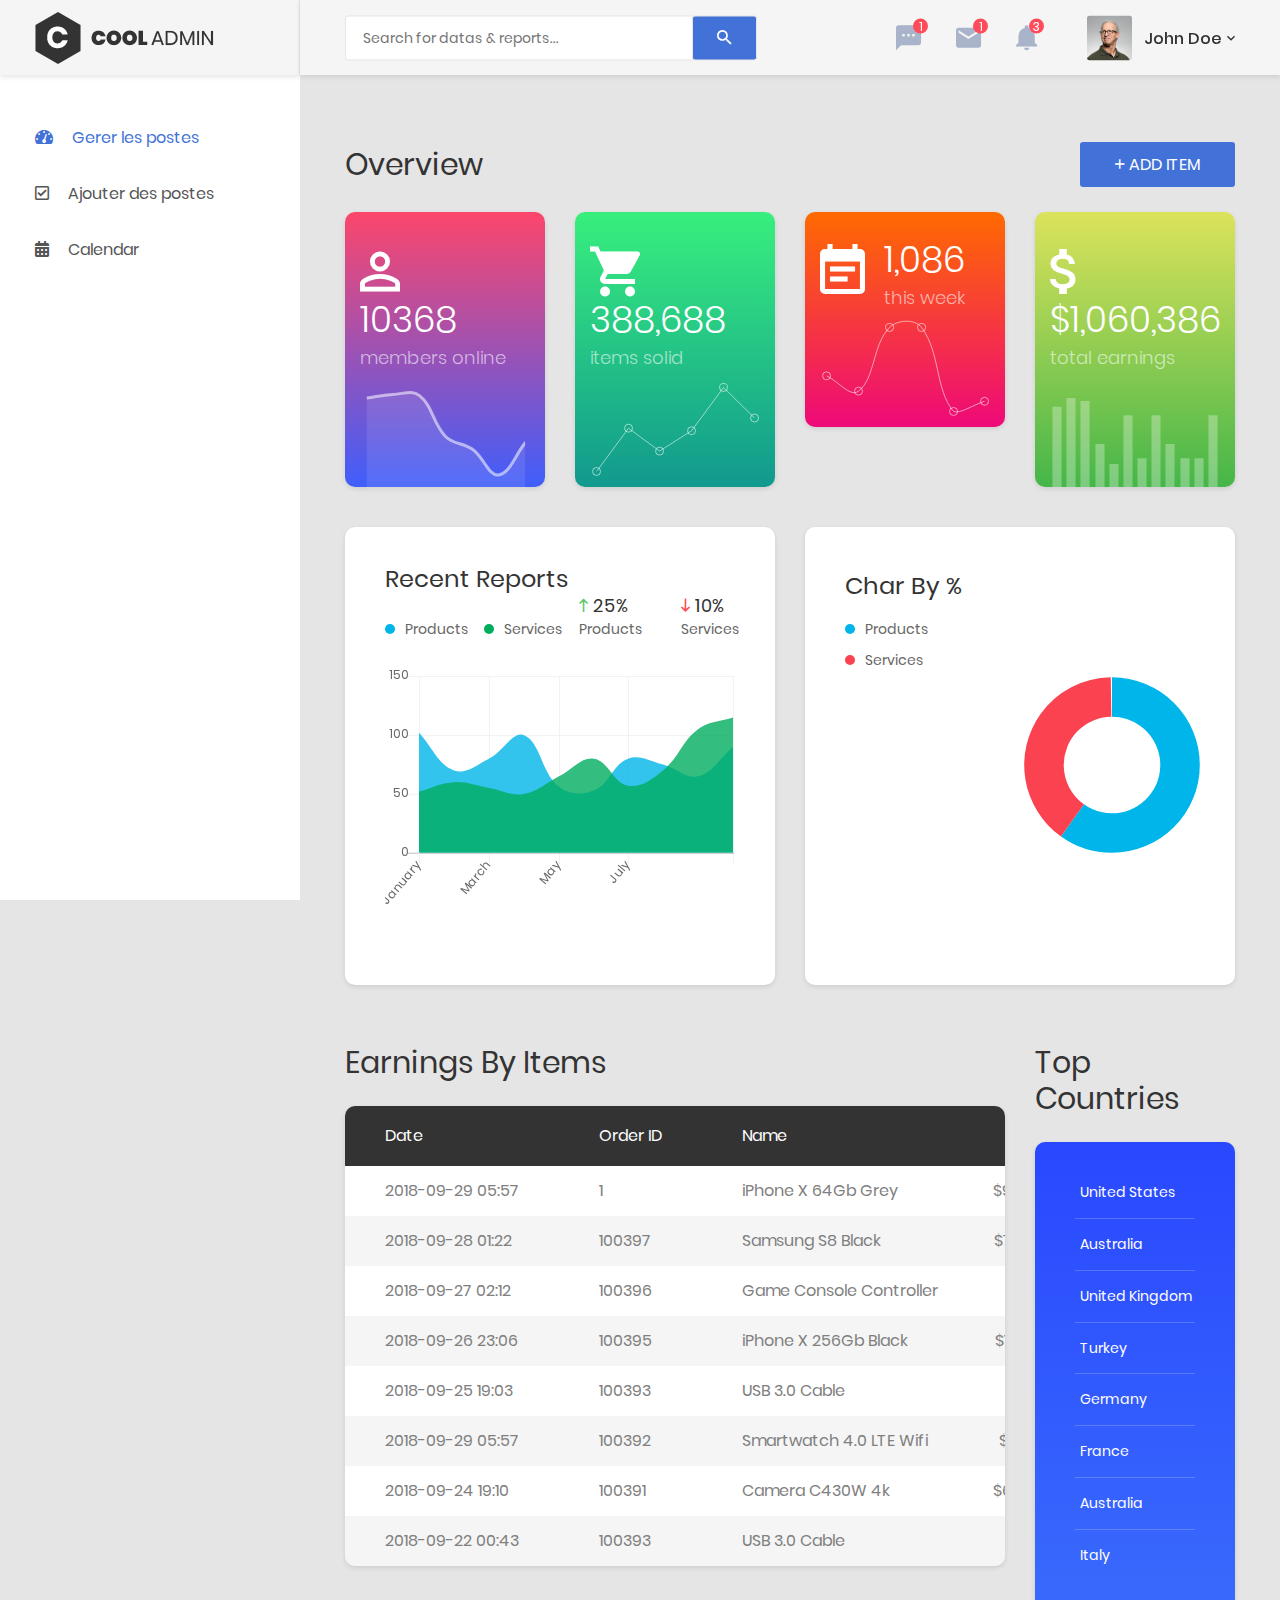
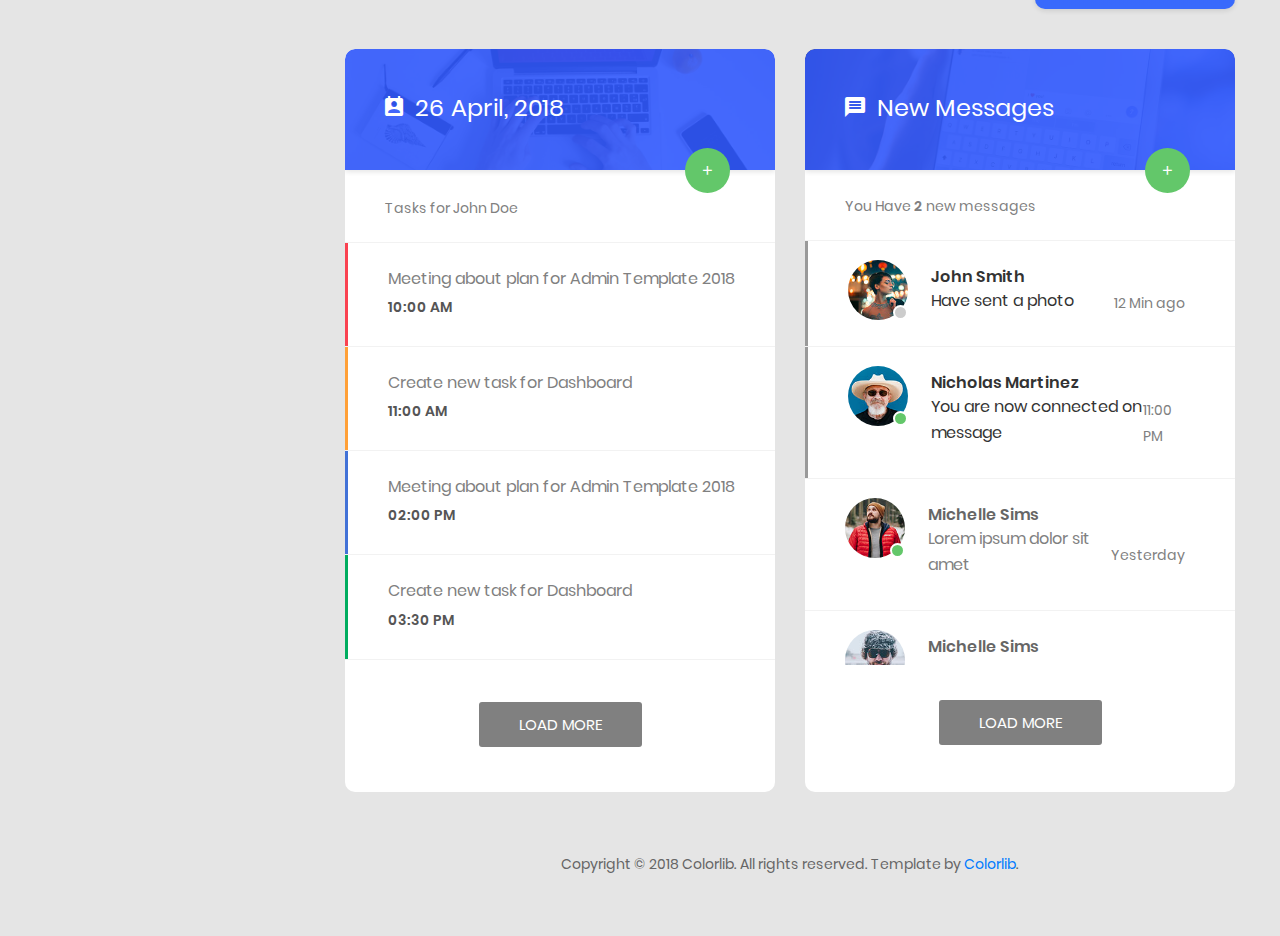
==== commit 3cfb3f1c: "second commit" ====
--- a/index.html
+++ b/index.html
@@ -442,7 +442,7 @@
                                         <tbody>
                                             <tr>
                                                 <td>2018-09-29 05:57</td>
-                                                <td>100398</td>
+                                                <td>1</td>
                                                 <td>iPhone X 64Gb Grey</td>
                                                 <td class="text-right">$999.00</td>
                                                 <td class="text-right">1</td>
